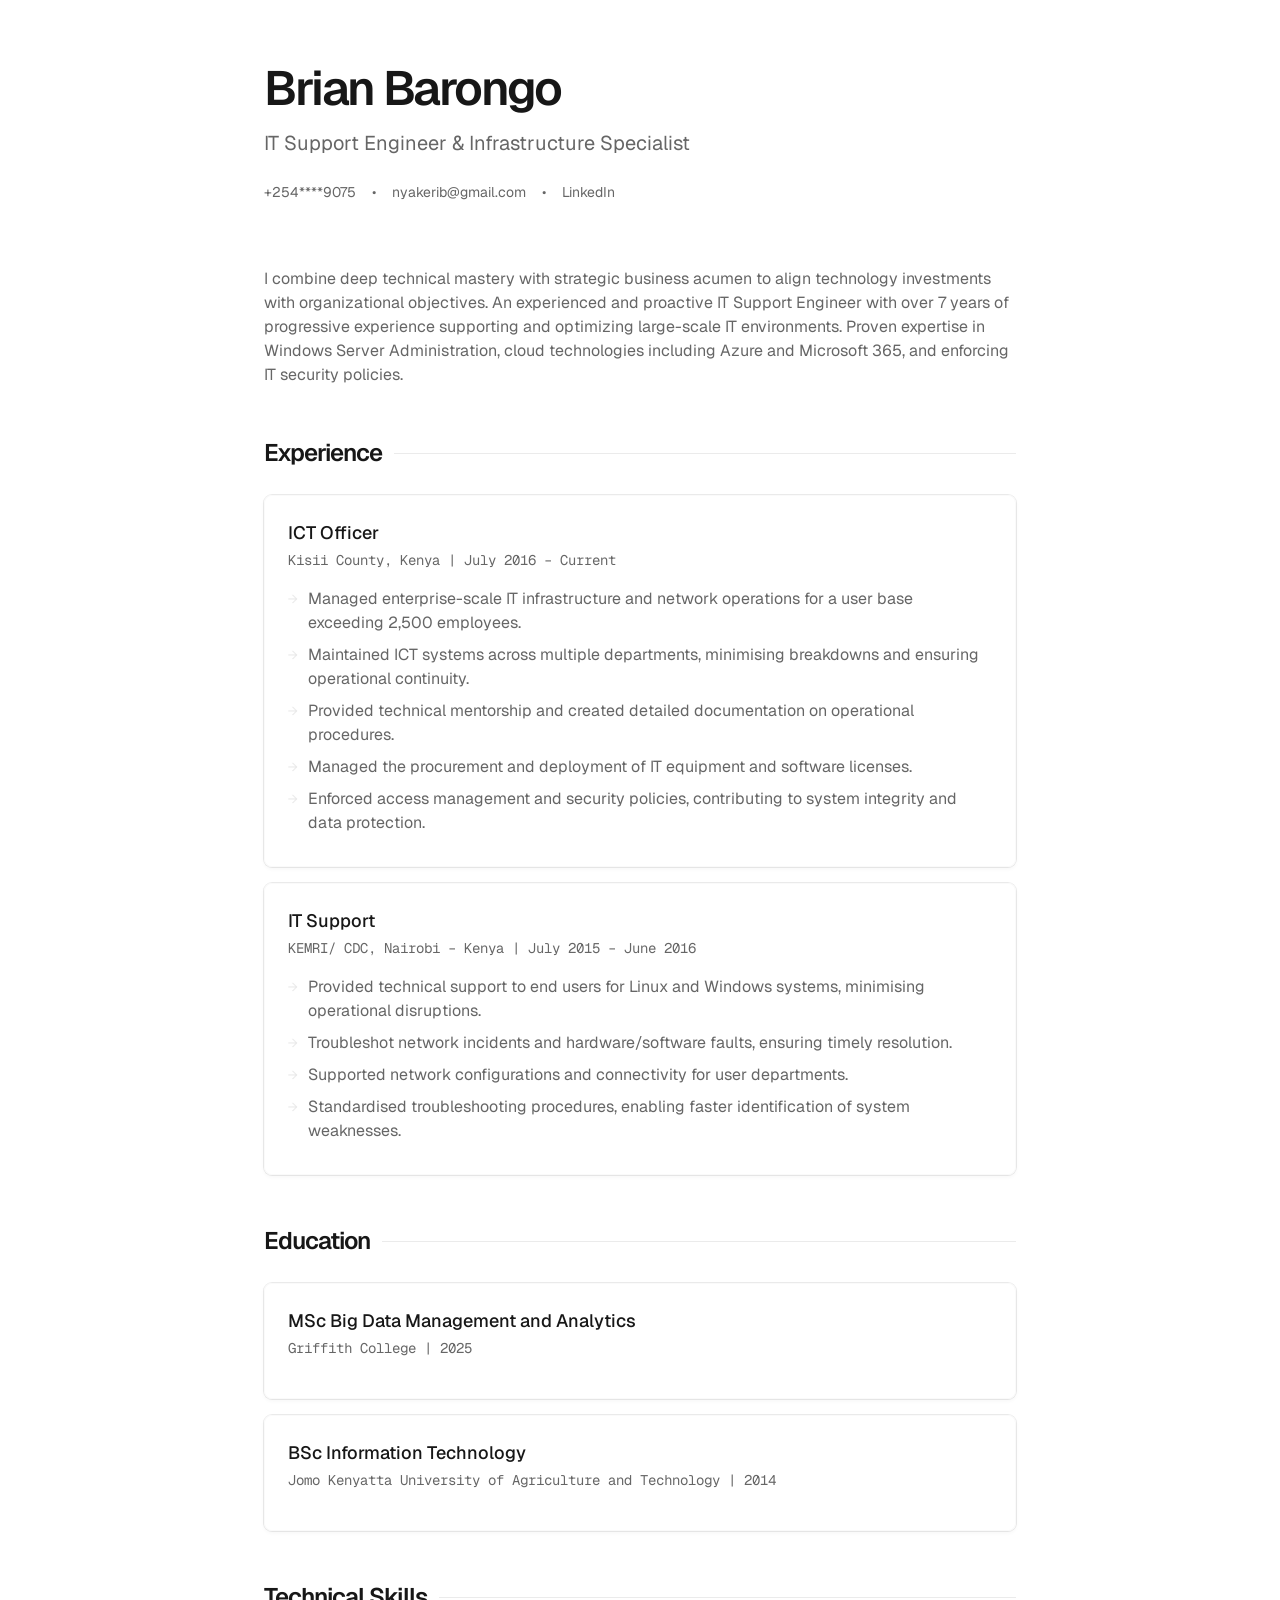
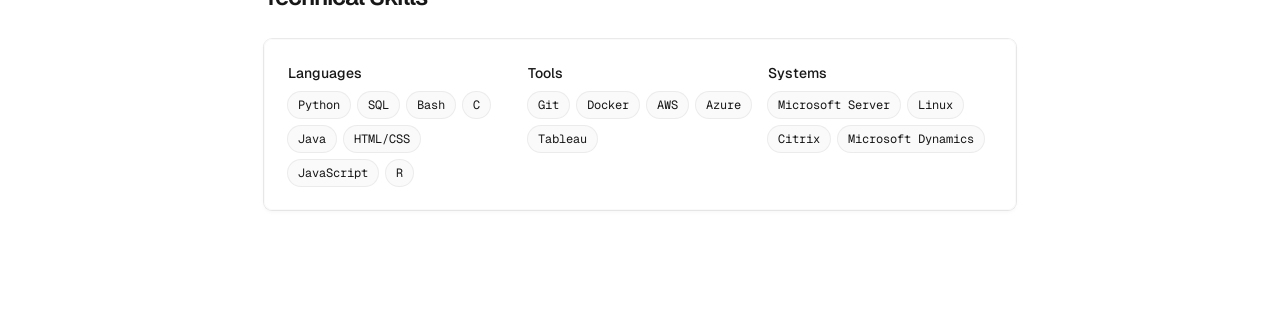
==== index.html @ ec334892 "Initial commit" ====
<!DOCTYPE html>
<html lang="en">
<head>
  <meta charset="UTF-8">
  <meta name="viewport" content="width=device-width, initial-scale=1.0">
  <title>Brian Barongo - IT Support Engineer</title>
  <link href="https://fonts.googleapis.com/css2?family=Geist:wght@300;400;500;600&family=Geist+Mono:wght@400;500&display=swap" rel="stylesheet">
  <style>
    :root {
      --color-bg: #ffffff;
      --color-text: #171717;
      --color-text-muted: #666666;
      --color-text-light: #808080;
      --color-border: rgba(0, 0, 0, 0.08);
      --color-accent-blue: #0070f3;
      --shadow-border: 0px 0px 0px 1px var(--color-border);
      --shadow-card: var(--shadow-border), 0px 2px 4px rgba(0,0,0,0.04), 0px 0px 0px 1px #fafafa inset;
    }

    * {
      box-sizing: border-box;
      margin: 0;
      padding: 0;
    }

    body {
      font-family: 'Geist', system-ui, -apple-system, sans-serif;
      background-color: var(--color-bg);
      color: var(--color-text);
      line-height: 1.5;
      -webkit-font-smoothing: antialiased;
    }

    .container {
      max-width: 800px;
      margin: 0 auto;
      padding: 64px 24px;
    }

    header {
      margin-bottom: 64px;
    }

    h1 {
      font-size: 48px;
      font-weight: 600;
      letter-spacing: -2.4px;
      line-height: 1;
      margin-bottom: 16px;
    }

    .subtitle {
      font-size: 20px;
      color: var(--color-text-muted);
      margin-bottom: 24px;
    }

    .contact-info {
      display: flex;
      gap: 16px;
      font-size: 14px;
      color: var(--color-text-muted);
    }

    .contact-info a {
      color: var(--color-text-muted);
      text-decoration: none;
      transition: color 0.2s;
    }

    .contact-info a:hover {
      color: var(--color-text);
    }

    section {
      margin-bottom: 48px;
    }

    h2 {
      font-size: 24px;
      font-weight: 600;
      letter-spacing: -0.96px;
      margin-bottom: 24px;
      display: flex;
      align-items: center;
      gap: 12px;
    }

    h2::after {
      content: '';
      flex-grow: 1;
      height: 1px;
      background-color: var(--color-border);
    }

    .card {
      background: var(--color-bg);
      border-radius: 8px;
      padding: 24px;
      box-shadow: var(--shadow-card);
      margin-bottom: 16px;
      transition: transform 0.2s, box-shadow 0.2s;
    }

    .card:hover {
      transform: translateY(-2px);
      box-shadow: var(--shadow-border), 0px 4px 8px rgba(0,0,0,0.06), 0px 0px 0px 1px #fafafa inset;
    }

    .job-title {
      font-weight: 500;
      font-size: 18px;
      margin-bottom: 4px;
    }

    .job-meta {
      font-size: 14px;
      color: var(--color-text-muted);
      margin-bottom: 16px;
      font-family: 'Geist Mono', monospace;
    }

    ul {
      list-style-type: none;
    }

    li {
      margin-bottom: 8px;
      padding-left: 20px;
      position: relative;
      color: var(--color-text-muted);
    }

    li::before {
      content: '→';
      position: absolute;
      left: 0;
      color: var(--color-border);
      font-family: 'Geist Mono', monospace;
    }

    .skills-grid {
      display: grid;
      grid-template-columns: repeat(auto-fill, minmax(200px, 1fr));
      gap: 16px;
    }

    .skill-category {
      font-weight: 500;
      margin-bottom: 8px;
      font-size: 14px;
    }

    .pill-container {
      display: flex;
      flex-wrap: wrap;
      gap: 8px;
    }

    .pill {
      background: #fafafa;
      color: var(--color-text);
      padding: 4px 10px;
      border-radius: 9999px;
      font-size: 12px;
      font-family: 'Geist Mono', monospace;
      box-shadow: var(--shadow-border);
    }
  </style>
</head>
<body>
  <div class="container">
    <header>
      <h1>Brian Barongo</h1>
      <p class="subtitle">IT Support Engineer & Infrastructure Specialist</p>
      <div class="contact-info">
        <span>+254****9075</span>
        <span>•</span>
        <a href="mailto:nyakerib@gmail.com">nyakerib@gmail.com</a>
        <span>•</span>
        <a href="#">LinkedIn</a>
      </div>
    </header>

    <section>
      <p style="color: var(--color-text-muted); font-size: 16px;">
        I combine deep technical mastery with strategic business acumen to align technology investments with organizational objectives. An experienced and proactive IT Support Engineer with over 7 years of progressive experience supporting and optimizing large-scale IT environments. Proven expertise in Windows Server Administration, cloud technologies including Azure and Microsoft 365, and enforcing IT security policies.
      </p>
    </section>

    <section>
      <h2>Experience</h2>
      
      <div class="card">
        <h3 class="job-title">ICT Officer</h3>
        <div class="job-meta">Kisii County, Kenya | July 2016 – Current</div>
        <ul>
          <li>Managed enterprise-scale IT infrastructure and network operations for a user base exceeding 2,500 employees.</li>
          <li>Maintained ICT systems across multiple departments, minimising breakdowns and ensuring operational continuity.</li>
          <li>Provided technical mentorship and created detailed documentation on operational procedures.</li>
          <li>Managed the procurement and deployment of IT equipment and software licenses.</li>
          <li>Enforced access management and security policies, contributing to system integrity and data protection.</li>
        </ul>
      </div>

      <div class="card">
        <h3 class="job-title">IT Support</h3>
        <div class="job-meta">KEMRI/ CDC, Nairobi – Kenya | July 2015 – June 2016</div>
        <ul>
          <li>Provided technical support to end users for Linux and Windows systems, minimising operational disruptions.</li>
          <li>Troubleshot network incidents and hardware/software faults, ensuring timely resolution.</li>
          <li>Supported network configurations and connectivity for user departments.</li>
          <li>Standardised troubleshooting procedures, enabling faster identification of system weaknesses.</li>
        </ul>
      </div>
    </section>

    <section>
      <h2>Education</h2>
      <div class="card">
        <h3 class="job-title">MSc Big Data Management and Analytics</h3>
        <div class="job-meta">Griffith College | 2025</div>
      </div>
      <div class="card">
        <h3 class="job-title">BSc Information Technology</h3>
        <div class="job-meta">Jomo Kenyatta University of Agriculture and Technology | 2014</div>
      </div>
    </section>

    <section>
      <h2>Technical Skills</h2>
      <div class="card">
        <div class="skills-grid">
          <div>
            <div class="skill-category">Languages</div>
            <div class="pill-container">
              <span class="pill">Python</span>
              <span class="pill">SQL</span>
              <span class="pill">Bash</span>
              <span class="pill">C</span>
              <span class="pill">Java</span>
              <span class="pill">HTML/CSS</span>
              <span class="pill">JavaScript</span>
              <span class="pill">R</span>
            </div>
          </div>
          <div>
            <div class="skill-category">Tools</div>
            <div class="pill-container">
              <span class="pill">Git</span>
              <span class="pill">Docker</span>
              <span class="pill">AWS</span>
              <span class="pill">Azure</span>
              <span class="pill">Tableau</span>
            </div>
          </div>
          <div>
            <div class="skill-category">Systems</div>
            <div class="pill-container">
              <span class="pill">Microsoft Server</span>
              <span class="pill">Linux</span>
              <span class="pill">Citrix</span>
              <span class="pill">Microsoft Dynamics</span>
            </div>
          </div>
        </div>
      </div>
    </section>
  </div>
</body>
</html>
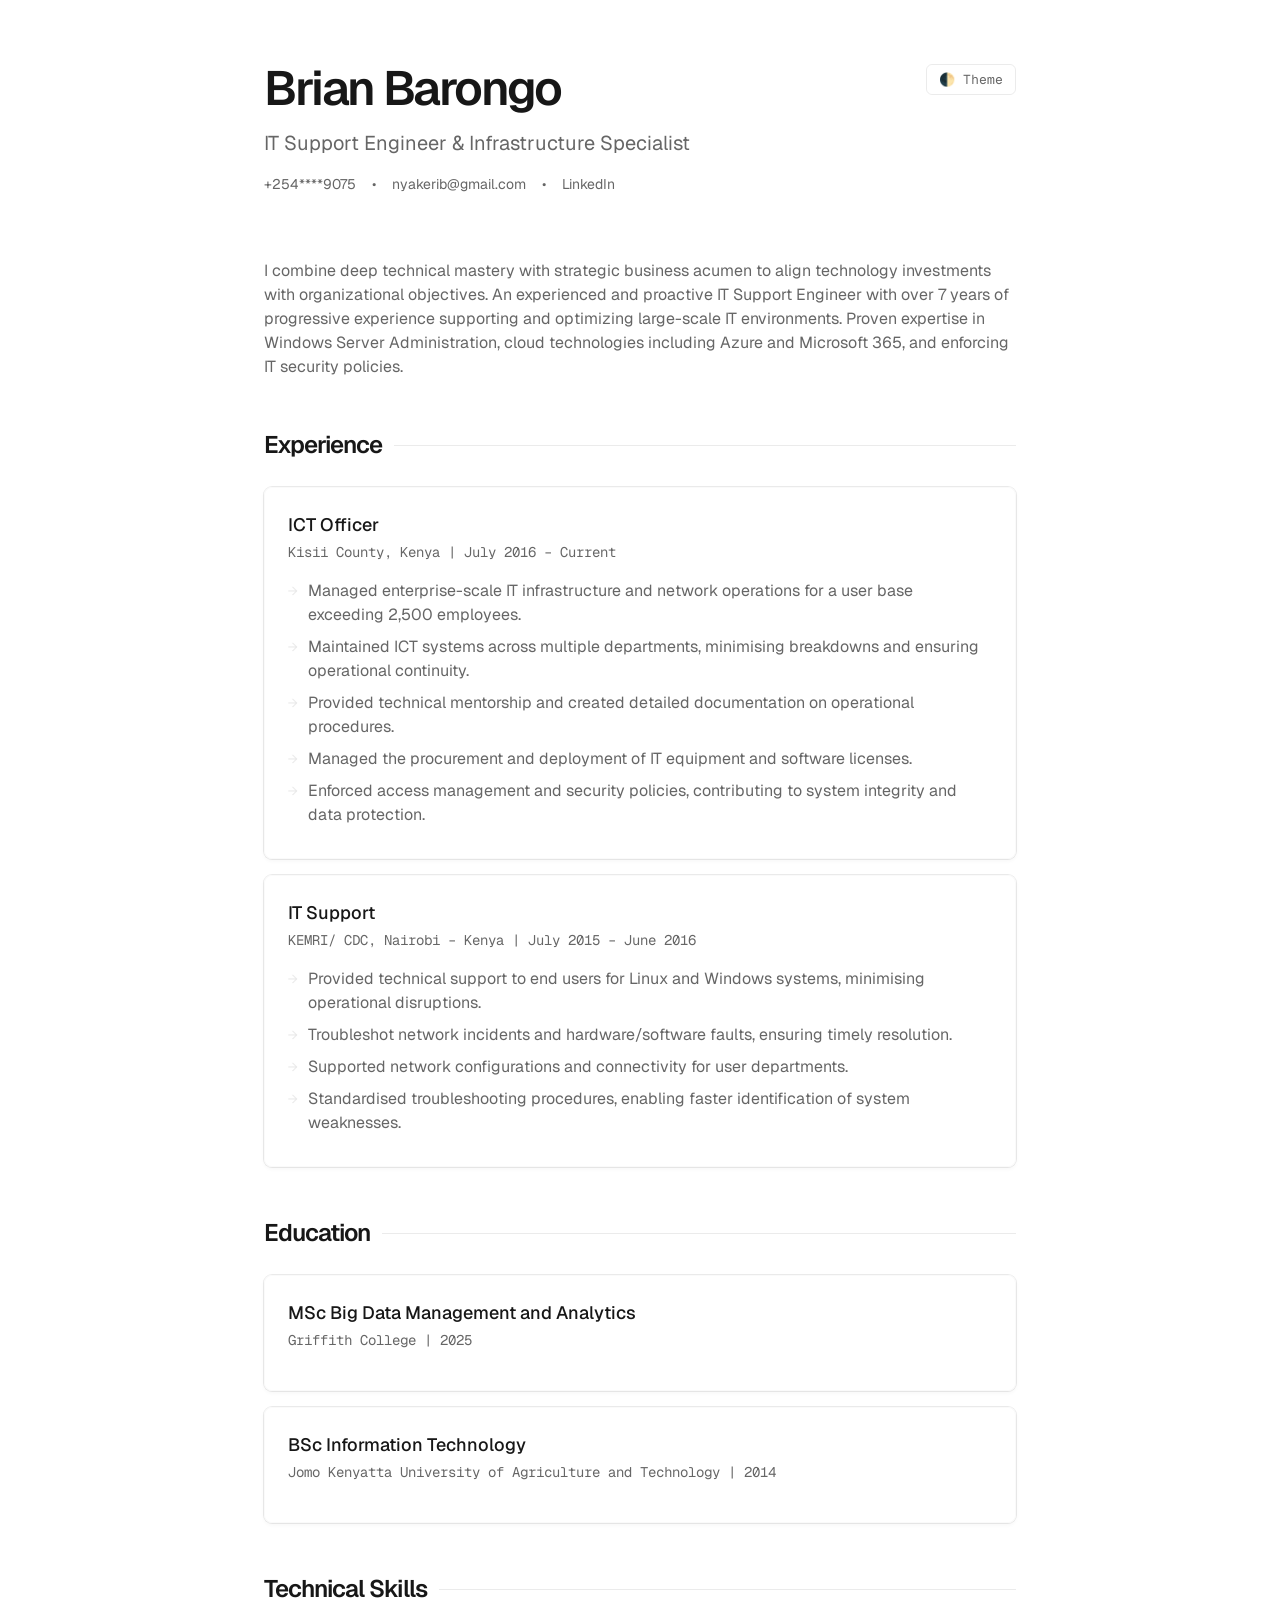
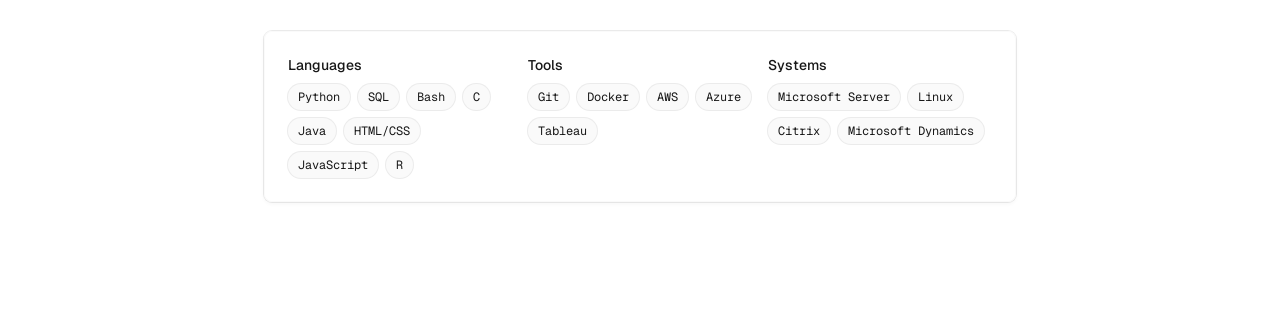
==== commit 21eb7bbf: "Add dark mode toggle" ====
--- a/index.html
+++ b/index.html
@@ -5,6 +5,13 @@
   <meta name="viewport" content="width=device-width, initial-scale=1.0">
   <title>Brian Barongo - IT Support Engineer</title>
   <link href="https://fonts.googleapis.com/css2?family=Geist:wght@300;400;500;600&family=Geist+Mono:wght@400;500&display=swap" rel="stylesheet">
+  <script>
+    const savedTheme = localStorage.getItem('theme');
+    const prefersDark = window.matchMedia('(prefers-color-scheme: dark)').matches;
+    if (savedTheme === 'dark' || (!savedTheme && prefersDark)) {
+      document.documentElement.setAttribute('data-theme', 'dark');
+    }
+  </script>
   <style>
     :root {
       --color-bg: #ffffff;
@@ -13,8 +20,23 @@
       --color-text-light: #808080;
       --color-border: rgba(0, 0, 0, 0.08);
       --color-accent-blue: #0070f3;
+      --color-pill-bg: #fafafa;
       --shadow-border: 0px 0px 0px 1px var(--color-border);
-      --shadow-card: var(--shadow-border), 0px 2px 4px rgba(0,0,0,0.04), 0px 0px 0px 1px #fafafa inset;
+      --shadow-card-inner: 0px 0px 0px 1px #fafafa inset;
+      --shadow-card: var(--shadow-border), 0px 2px 4px rgba(0,0,0,0.04), var(--shadow-card-inner);
+      --shadow-card-hover: var(--shadow-border), 0px 4px 8px rgba(0,0,0,0.06), var(--shadow-card-inner);
+    }
+
+    :root[data-theme="dark"] {
+      --color-bg: #0a0a0a;
+      --color-text: #ededed;
+      --color-text-muted: #a1a1aa;
+      --color-text-light: #71717a;
+      --color-border: rgba(255, 255, 255, 0.14);
+      --color-pill-bg: #171717;
+      --shadow-card-inner: 0px 0px 0px 1px rgba(255, 255, 255, 0.05) inset;
+      --shadow-card: var(--shadow-border), 0px 2px 4px rgba(0,0,0,0.5), var(--shadow-card-inner);
+      --shadow-card-hover: var(--shadow-border), 0px 4px 8px rgba(0,0,0,0.8), var(--shadow-card-inner);
     }
 
     * {
@@ -29,6 +51,7 @@
       color: var(--color-text);
       line-height: 1.5;
       -webkit-font-smoothing: antialiased;
+      transition: background-color 0.3s, color 0.3s;
     }
 
     .container {
@@ -39,6 +62,13 @@
 
     header {
       margin-bottom: 64px;
+    }
+    
+    .header-top {
+      display: flex;
+      justify-content: space-between;
+      align-items: flex-start;
+      margin-bottom: 16px;
     }
 
     h1 {
@@ -52,11 +82,11 @@
     .subtitle {
       font-size: 20px;
       color: var(--color-text-muted);
-      margin-bottom: 24px;
     }
 
     .contact-info {
       display: flex;
+      flex-wrap: wrap;
       gap: 16px;
       font-size: 14px;
       color: var(--color-text-muted);
@@ -69,6 +99,26 @@
     }
 
     .contact-info a:hover {
+      color: var(--color-text);
+    }
+
+    .theme-toggle {
+      background: transparent;
+      border: 1px solid var(--color-border);
+      color: var(--color-text-muted);
+      cursor: pointer;
+      font-family: 'Geist Mono', monospace;
+      font-size: 13px;
+      display: flex;
+      align-items: center;
+      gap: 8px;
+      padding: 6px 12px;
+      border-radius: 6px;
+      transition: background 0.2s, color 0.2s, border-color 0.2s;
+    }
+    
+    .theme-toggle:hover {
+      background: var(--color-pill-bg);
       color: var(--color-text);
     }
 
@@ -99,12 +149,12 @@
       padding: 24px;
       box-shadow: var(--shadow-card);
       margin-bottom: 16px;
-      transition: transform 0.2s, box-shadow 0.2s;
+      transition: transform 0.2s, box-shadow 0.2s, background-color 0.3s;
     }
 
     .card:hover {
       transform: translateY(-2px);
-      box-shadow: var(--shadow-border), 0px 4px 8px rgba(0,0,0,0.06), 0px 0px 0px 1px #fafafa inset;
+      box-shadow: var(--shadow-card-hover);
     }
 
     .job-title {
@@ -158,21 +208,29 @@
     }
 
     .pill {
-      background: #fafafa;
+      background: var(--color-pill-bg);
       color: var(--color-text);
       padding: 4px 10px;
       border-radius: 9999px;
       font-size: 12px;
       font-family: 'Geist Mono', monospace;
       box-shadow: var(--shadow-border);
+      transition: background-color 0.3s, color 0.3s;
     }
   </style>
 </head>
 <body>
   <div class="container">
     <header>
-      <h1>Brian Barongo</h1>
-      <p class="subtitle">IT Support Engineer & Infrastructure Specialist</p>
+      <div class="header-top">
+        <div>
+          <h1>Brian Barongo</h1>
+          <p class="subtitle">IT Support Engineer & Infrastructure Specialist</p>
+        </div>
+        <button id="theme-toggle" class="theme-toggle">
+          <span class="icon">🌓</span> Theme
+        </button>
+      </div>
       <div class="contact-info">
         <span>+254****9075</span>
         <span>•</span>
@@ -267,5 +325,17 @@
       </div>
     </section>
   </div>
+  
+  <script>
+    const themeToggle = document.getElementById('theme-toggle');
+    themeToggle.addEventListener('click', () => {
+      const currentTheme = document.documentElement.getAttribute('data-theme');
+      const isDark = currentTheme === 'dark' || (!currentTheme && window.matchMedia('(prefers-color-scheme: dark)').matches);
+      const newTheme = isDark ? 'light' : 'dark';
+      
+      document.documentElement.setAttribute('data-theme', newTheme);
+      localStorage.setItem('theme', newTheme);
+    });
+  </script>
 </body>
 </html>
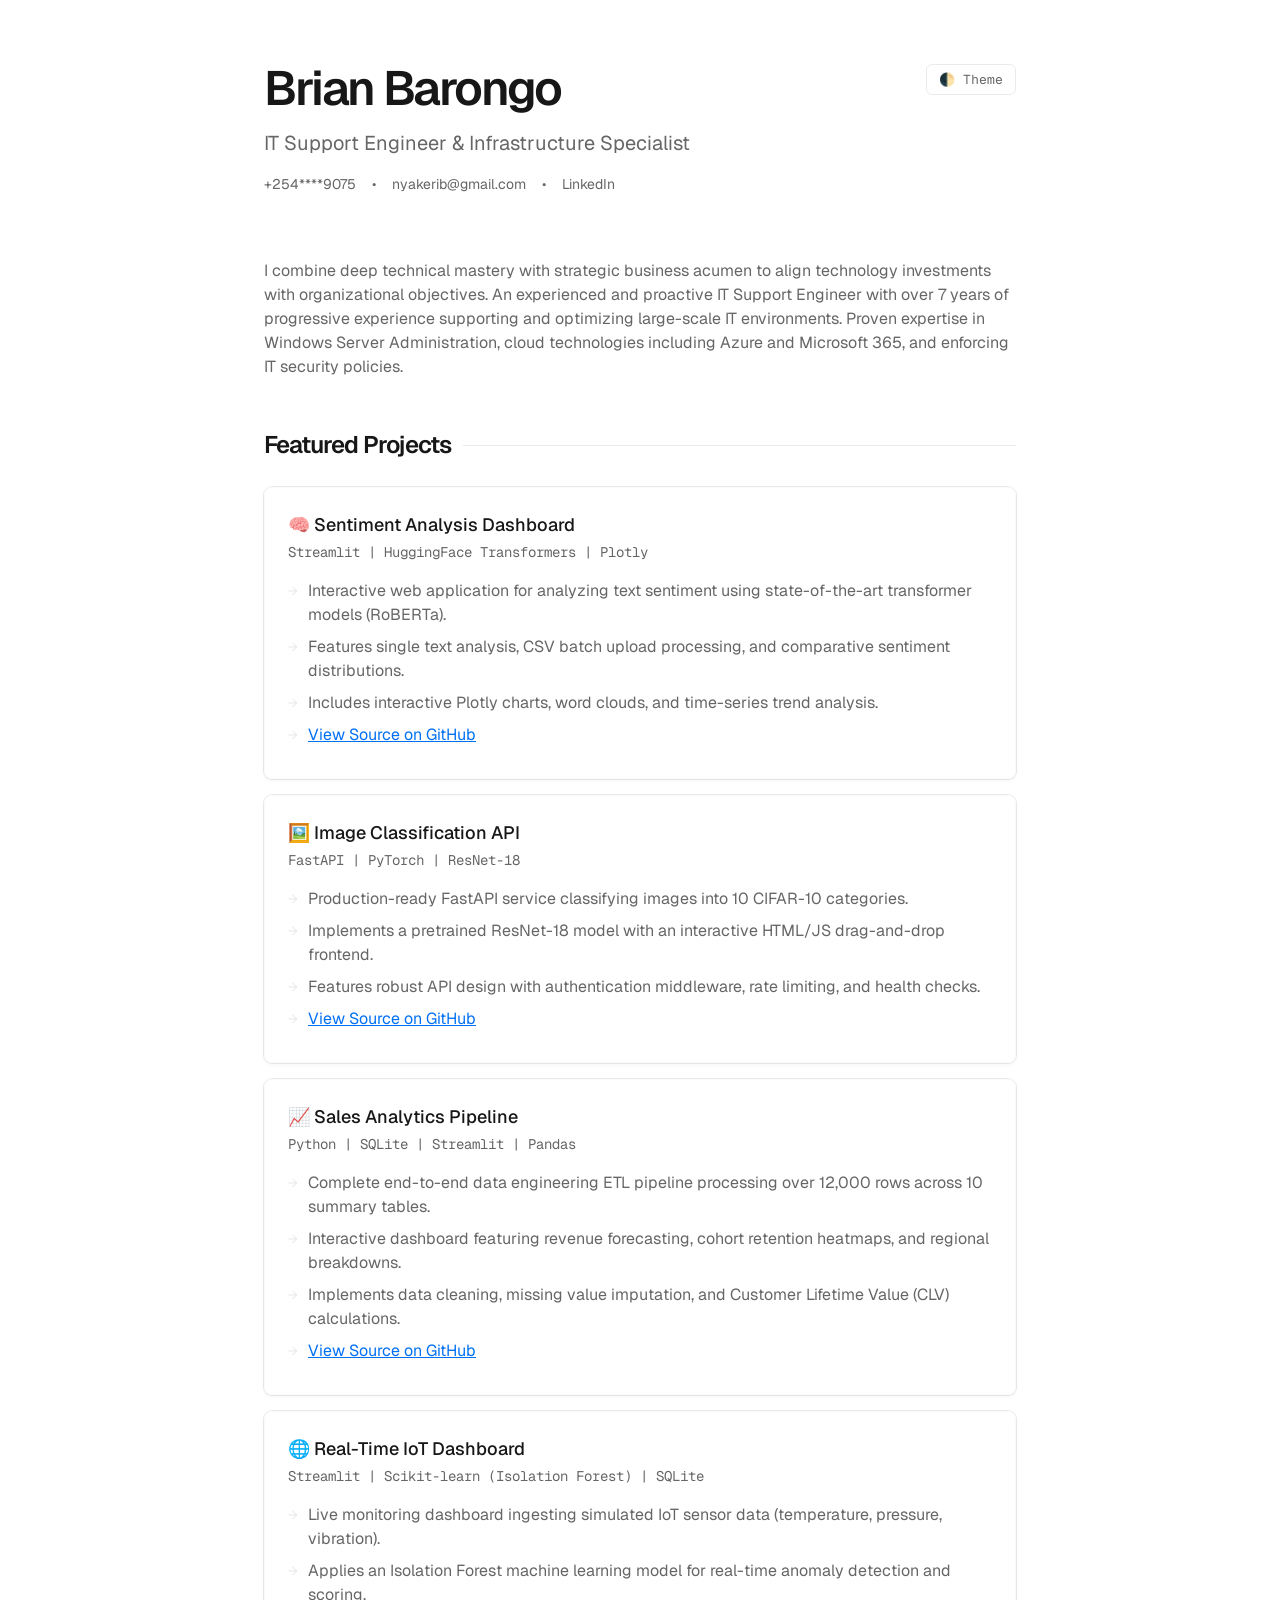
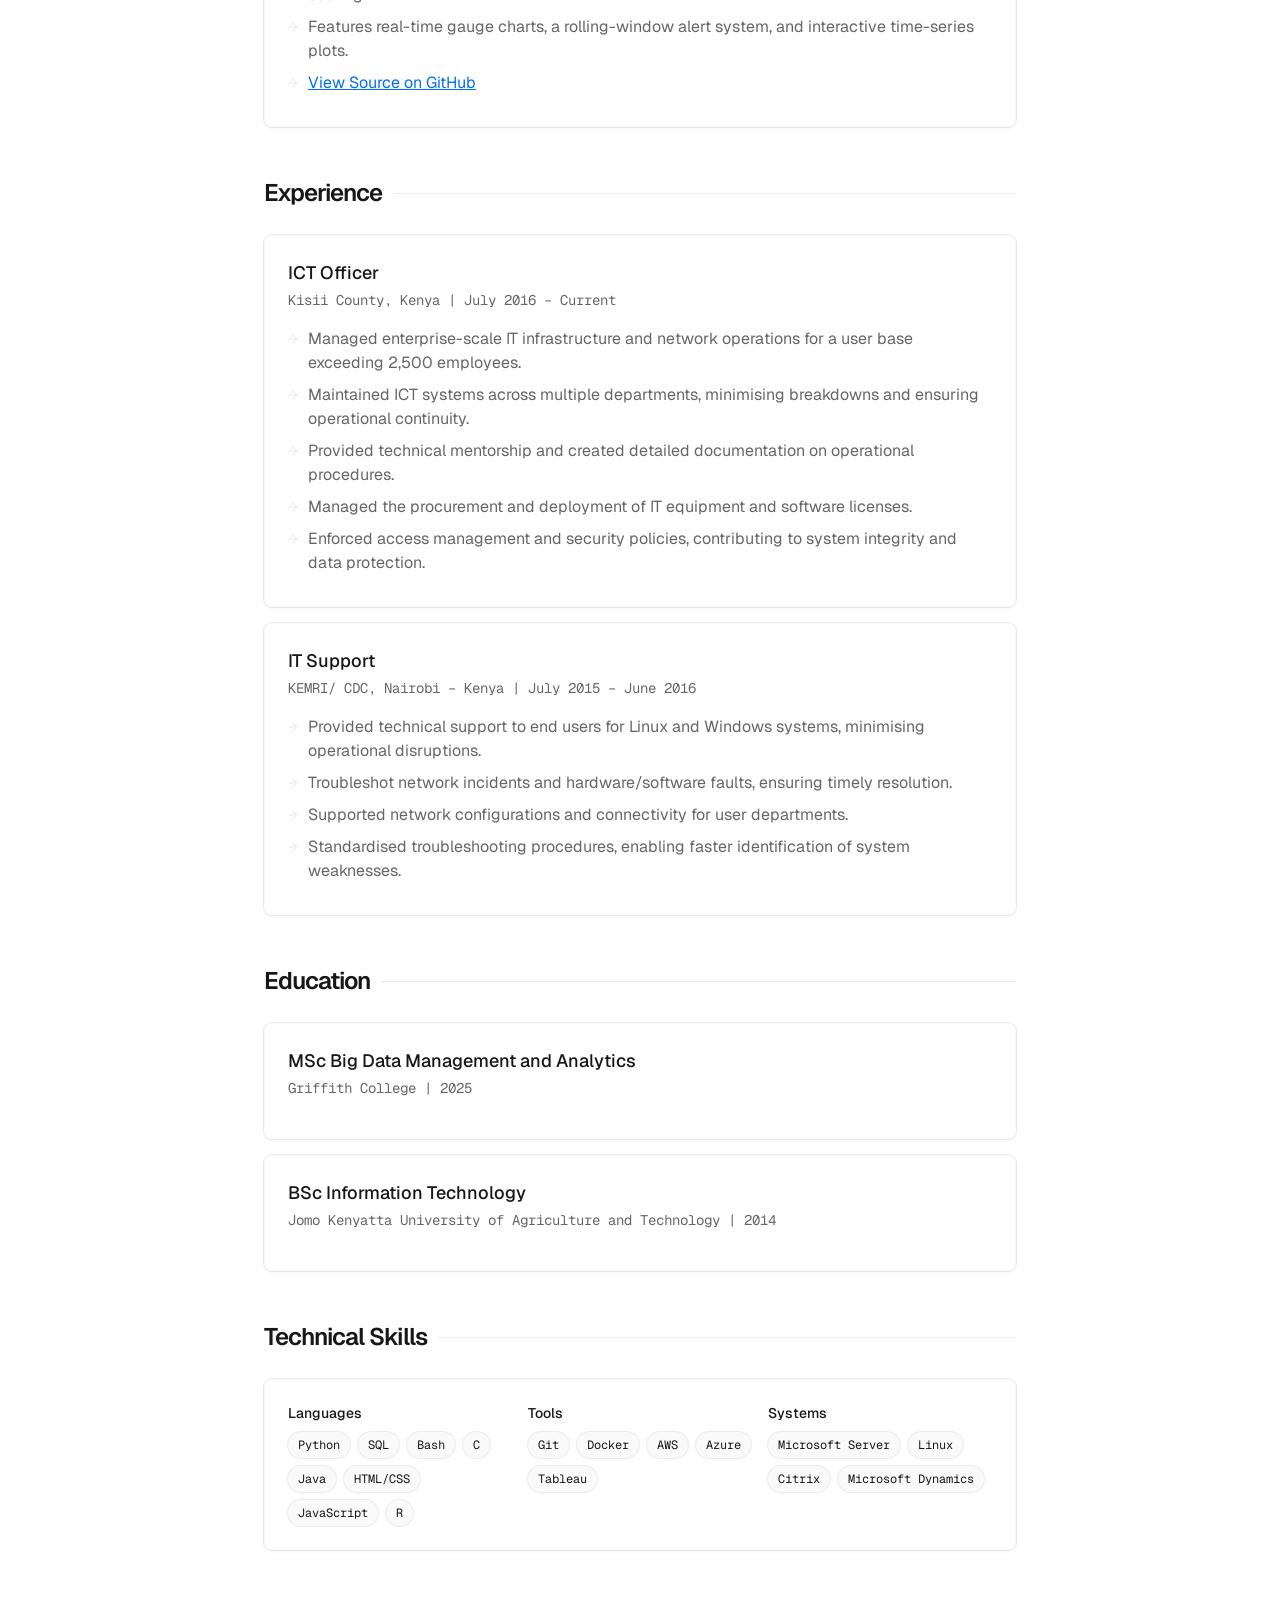
==== commit d781ae14: "Add portfolio projects to website" ====
--- a/index.html
+++ b/index.html
@@ -244,6 +244,54 @@
       <p style="color: var(--color-text-muted); font-size: 16px;">
         I combine deep technical mastery with strategic business acumen to align technology investments with organizational objectives. An experienced and proactive IT Support Engineer with over 7 years of progressive experience supporting and optimizing large-scale IT environments. Proven expertise in Windows Server Administration, cloud technologies including Azure and Microsoft 365, and enforcing IT security policies.
       </p>
+    </section>
+
+    <section>
+      <h2>Featured Projects</h2>
+      
+      <div class="card">
+        <h3 class="job-title"><a href="http://129.146.1.171:8501" target="_blank" style="text-decoration: none; color: inherit;">🧠 Sentiment Analysis Dashboard</a></h3>
+        <div class="job-meta">Streamlit | HuggingFace Transformers | Plotly</div>
+        <ul>
+          <li>Interactive web application for analyzing text sentiment using state-of-the-art transformer models (RoBERTa).</li>
+          <li>Features single text analysis, CSV batch upload processing, and comparative sentiment distributions.</li>
+          <li>Includes interactive Plotly charts, word clouds, and time-series trend analysis.</li>
+          <li><a href="https://github.com/nyaks/sentiment-analysis-dashboard" target="_blank" style="color: var(--color-accent-blue); text-decoration: underline;">View Source on GitHub</a></li>
+        </ul>
+      </div>
+
+      <div class="card">
+        <h3 class="job-title"><a href="http://129.146.1.171:8000" target="_blank" style="text-decoration: none; color: inherit;">🖼️ Image Classification API</a></h3>
+        <div class="job-meta">FastAPI | PyTorch | ResNet-18</div>
+        <ul>
+          <li>Production-ready FastAPI service classifying images into 10 CIFAR-10 categories.</li>
+          <li>Implements a pretrained ResNet-18 model with an interactive HTML/JS drag-and-drop frontend.</li>
+          <li>Features robust API design with authentication middleware, rate limiting, and health checks.</li>
+          <li><a href="https://github.com/nyaks/image-classification-api" target="_blank" style="color: var(--color-accent-blue); text-decoration: underline;">View Source on GitHub</a></li>
+        </ul>
+      </div>
+
+      <div class="card">
+        <h3 class="job-title"><a href="http://129.146.1.171:8502" target="_blank" style="text-decoration: none; color: inherit;">📈 Sales Analytics Pipeline</a></h3>
+        <div class="job-meta">Python | SQLite | Streamlit | Pandas</div>
+        <ul>
+          <li>Complete end-to-end data engineering ETL pipeline processing over 12,000 rows across 10 summary tables.</li>
+          <li>Interactive dashboard featuring revenue forecasting, cohort retention heatmaps, and regional breakdowns.</li>
+          <li>Implements data cleaning, missing value imputation, and Customer Lifetime Value (CLV) calculations.</li>
+          <li><a href="https://github.com/nyaks/sales-analytics-pipeline" target="_blank" style="color: var(--color-accent-blue); text-decoration: underline;">View Source on GitHub</a></li>
+        </ul>
+      </div>
+
+      <div class="card">
+        <h3 class="job-title"><a href="http://129.146.1.171:8503" target="_blank" style="text-decoration: none; color: inherit;">🌐 Real-Time IoT Dashboard</a></h3>
+        <div class="job-meta">Streamlit | Scikit-learn (Isolation Forest) | SQLite</div>
+        <ul>
+          <li>Live monitoring dashboard ingesting simulated IoT sensor data (temperature, pressure, vibration).</li>
+          <li>Applies an Isolation Forest machine learning model for real-time anomaly detection and scoring.</li>
+          <li>Features real-time gauge charts, a rolling-window alert system, and interactive time-series plots.</li>
+          <li><a href="https://github.com/nyaks/realtime-sensor-dashboard" target="_blank" style="color: var(--color-accent-blue); text-decoration: underline;">View Source on GitHub</a></li>
+        </ul>
+      </div>
     </section>
 
     <section>
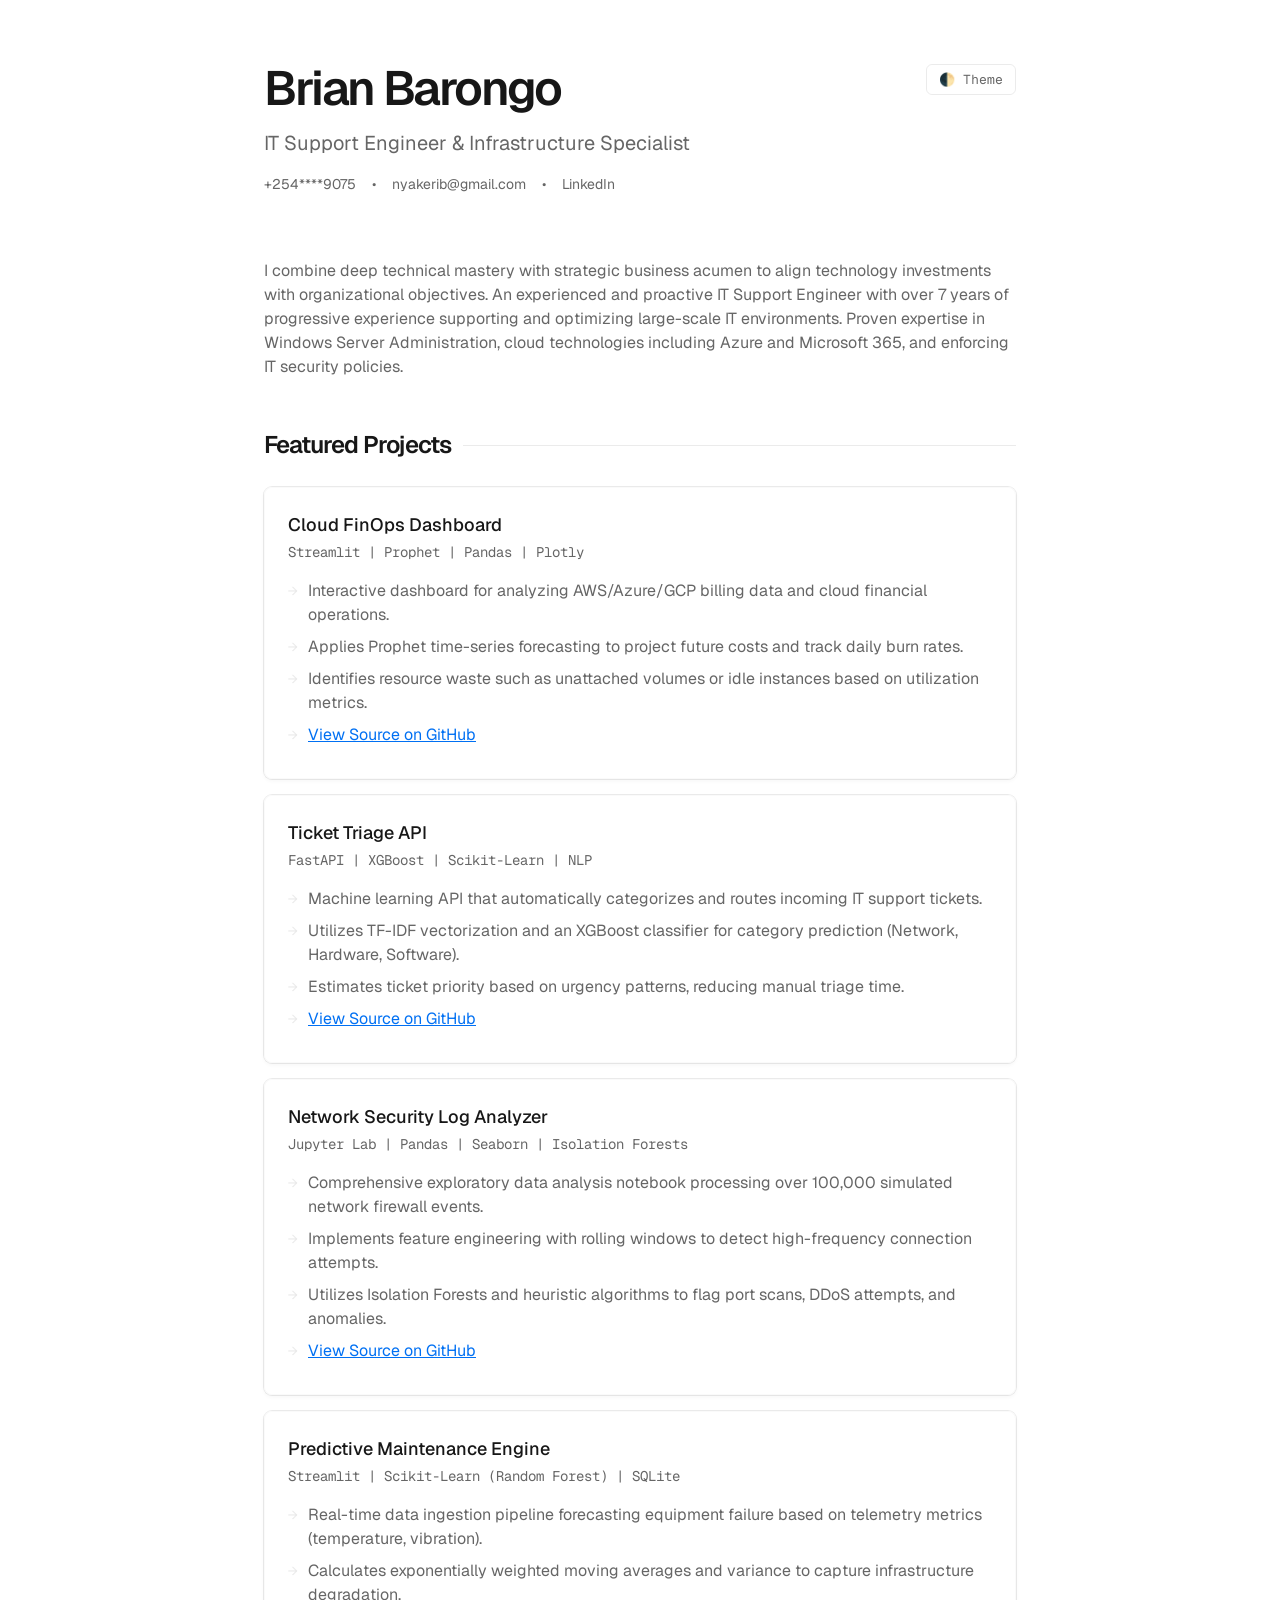
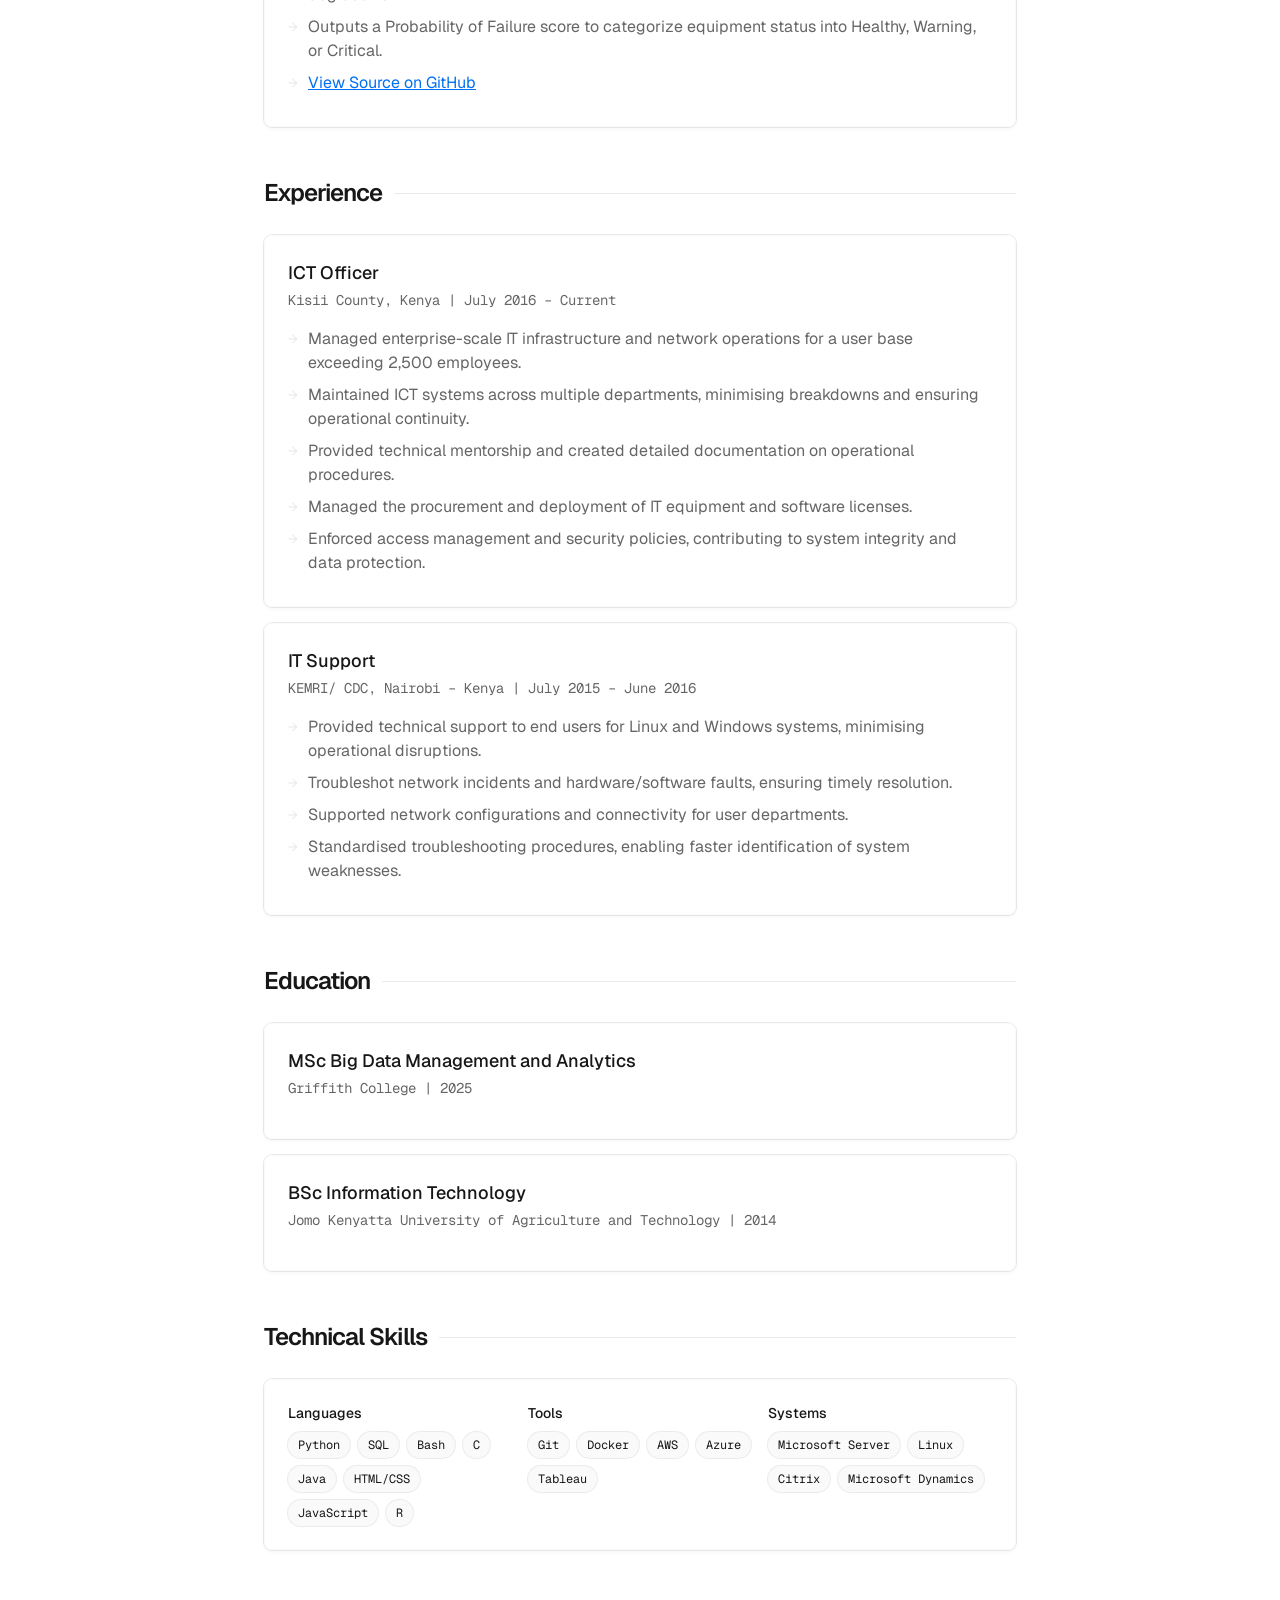
==== commit f8f66f31: "Replace portfolio projects with advanced infrastructure and security projects" ====
--- a/index.html
+++ b/index.html
@@ -250,46 +250,46 @@
       <h2>Featured Projects</h2>
       
       <div class="card">
-        <h3 class="job-title"><a href="http://129.146.1.171:8501" target="_blank" style="text-decoration: none; color: inherit;">🧠 Sentiment Analysis Dashboard</a></h3>
-        <div class="job-meta">Streamlit | HuggingFace Transformers | Plotly</div>
-        <ul>
-          <li>Interactive web application for analyzing text sentiment using state-of-the-art transformer models (RoBERTa).</li>
-          <li>Features single text analysis, CSV batch upload processing, and comparative sentiment distributions.</li>
-          <li>Includes interactive Plotly charts, word clouds, and time-series trend analysis.</li>
-          <li><a href="https://github.com/nyaks/sentiment-analysis-dashboard" target="_blank" style="color: var(--color-accent-blue); text-decoration: underline;">View Source on GitHub</a></li>
-        </ul>
-      </div>
-
-      <div class="card">
-        <h3 class="job-title"><a href="http://129.146.1.171:8000" target="_blank" style="text-decoration: none; color: inherit;">🖼️ Image Classification API</a></h3>
-        <div class="job-meta">FastAPI | PyTorch | ResNet-18</div>
-        <ul>
-          <li>Production-ready FastAPI service classifying images into 10 CIFAR-10 categories.</li>
-          <li>Implements a pretrained ResNet-18 model with an interactive HTML/JS drag-and-drop frontend.</li>
-          <li>Features robust API design with authentication middleware, rate limiting, and health checks.</li>
-          <li><a href="https://github.com/nyaks/image-classification-api" target="_blank" style="color: var(--color-accent-blue); text-decoration: underline;">View Source on GitHub</a></li>
-        </ul>
-      </div>
-
-      <div class="card">
-        <h3 class="job-title"><a href="http://129.146.1.171:8502" target="_blank" style="text-decoration: none; color: inherit;">📈 Sales Analytics Pipeline</a></h3>
-        <div class="job-meta">Python | SQLite | Streamlit | Pandas</div>
-        <ul>
-          <li>Complete end-to-end data engineering ETL pipeline processing over 12,000 rows across 10 summary tables.</li>
-          <li>Interactive dashboard featuring revenue forecasting, cohort retention heatmaps, and regional breakdowns.</li>
-          <li>Implements data cleaning, missing value imputation, and Customer Lifetime Value (CLV) calculations.</li>
-          <li><a href="https://github.com/nyaks/sales-analytics-pipeline" target="_blank" style="color: var(--color-accent-blue); text-decoration: underline;">View Source on GitHub</a></li>
-        </ul>
-      </div>
-
-      <div class="card">
-        <h3 class="job-title"><a href="http://129.146.1.171:8503" target="_blank" style="text-decoration: none; color: inherit;">🌐 Real-Time IoT Dashboard</a></h3>
-        <div class="job-meta">Streamlit | Scikit-learn (Isolation Forest) | SQLite</div>
-        <ul>
-          <li>Live monitoring dashboard ingesting simulated IoT sensor data (temperature, pressure, vibration).</li>
-          <li>Applies an Isolation Forest machine learning model for real-time anomaly detection and scoring.</li>
-          <li>Features real-time gauge charts, a rolling-window alert system, and interactive time-series plots.</li>
-          <li><a href="https://github.com/nyaks/realtime-sensor-dashboard" target="_blank" style="color: var(--color-accent-blue); text-decoration: underline;">View Source on GitHub</a></li>
+        <h3 class="job-title"><a href="http://129.146.1.171:8501" target="_blank" style="text-decoration: none; color: inherit;">Cloud FinOps Dashboard</a></h3>
+        <div class="job-meta">Streamlit | Prophet | Pandas | Plotly</div>
+        <ul>
+          <li>Interactive dashboard for analyzing AWS/Azure/GCP billing data and cloud financial operations.</li>
+          <li>Applies Prophet time-series forecasting to project future costs and track daily burn rates.</li>
+          <li>Identifies resource waste such as unattached volumes or idle instances based on utilization metrics.</li>
+          <li><a href="https://github.com/nyaks/cloud-finops-dashboard" target="_blank" style="color: var(--color-accent-blue); text-decoration: underline;">View Source on GitHub</a></li>
+        </ul>
+      </div>
+
+      <div class="card">
+        <h3 class="job-title"><a href="http://129.146.1.171:8000" target="_blank" style="text-decoration: none; color: inherit;">Ticket Triage API</a></h3>
+        <div class="job-meta">FastAPI | XGBoost | Scikit-Learn | NLP</div>
+        <ul>
+          <li>Machine learning API that automatically categorizes and routes incoming IT support tickets.</li>
+          <li>Utilizes TF-IDF vectorization and an XGBoost classifier for category prediction (Network, Hardware, Software).</li>
+          <li>Estimates ticket priority based on urgency patterns, reducing manual triage time.</li>
+          <li><a href="https://github.com/nyaks/ticket-triage-api" target="_blank" style="color: var(--color-accent-blue); text-decoration: underline;">View Source on GitHub</a></li>
+        </ul>
+      </div>
+
+      <div class="card">
+        <h3 class="job-title"><a href="http://129.146.1.171:8502" target="_blank" style="text-decoration: none; color: inherit;">Network Security Log Analyzer</a></h3>
+        <div class="job-meta">Jupyter Lab | Pandas | Seaborn | Isolation Forests</div>
+        <ul>
+          <li>Comprehensive exploratory data analysis notebook processing over 100,000 simulated network firewall events.</li>
+          <li>Implements feature engineering with rolling windows to detect high-frequency connection attempts.</li>
+          <li>Utilizes Isolation Forests and heuristic algorithms to flag port scans, DDoS attempts, and anomalies.</li>
+          <li><a href="https://github.com/nyaks/network-security-analyzer" target="_blank" style="color: var(--color-accent-blue); text-decoration: underline;">View Source on GitHub</a></li>
+        </ul>
+      </div>
+
+      <div class="card">
+        <h3 class="job-title"><a href="http://129.146.1.171:8503" target="_blank" style="text-decoration: none; color: inherit;">Predictive Maintenance Engine</a></h3>
+        <div class="job-meta">Streamlit | Scikit-Learn (Random Forest) | SQLite</div>
+        <ul>
+          <li>Real-time data ingestion pipeline forecasting equipment failure based on telemetry metrics (temperature, vibration).</li>
+          <li>Calculates exponentially weighted moving averages and variance to capture infrastructure degradation.</li>
+          <li>Outputs a Probability of Failure score to categorize equipment status into Healthy, Warning, or Critical.</li>
+          <li><a href="https://github.com/nyaks/predictive-maintenance" target="_blank" style="color: var(--color-accent-blue); text-decoration: underline;">View Source on GitHub</a></li>
         </ul>
       </div>
     </section>
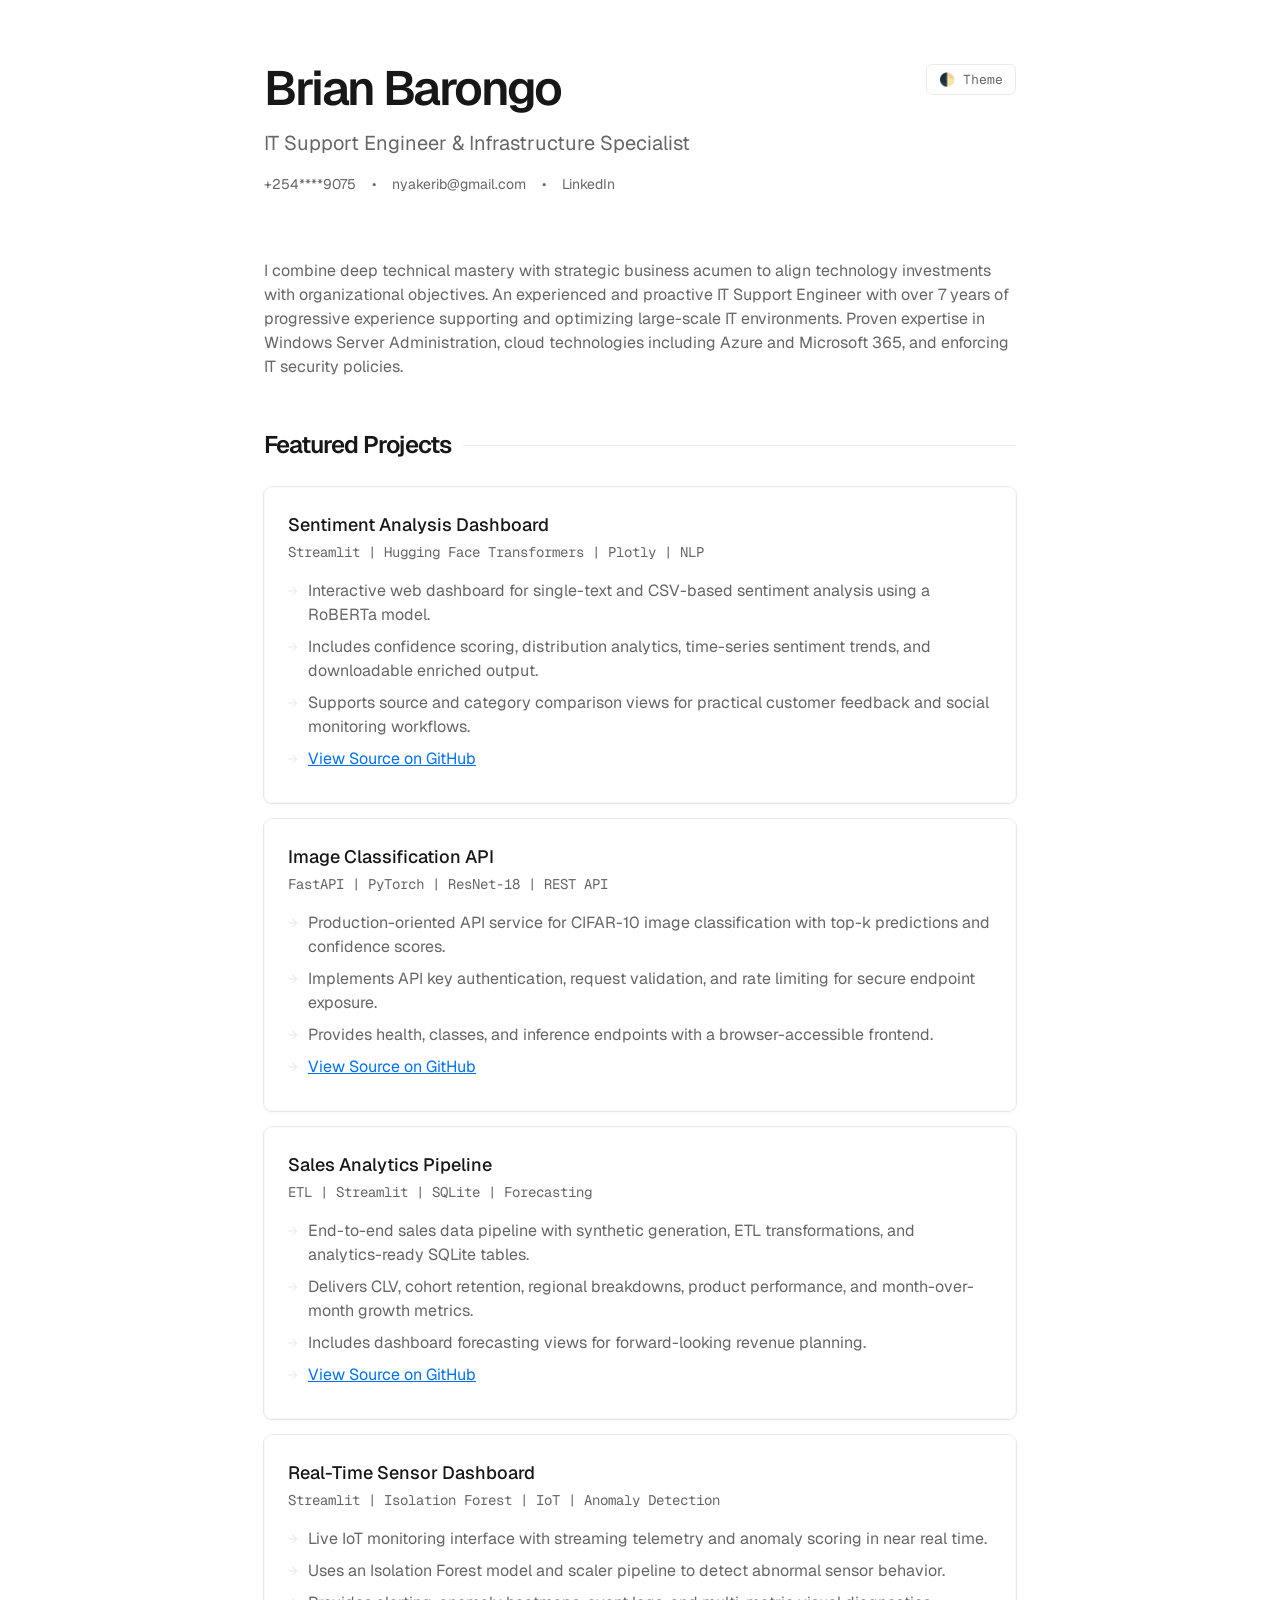
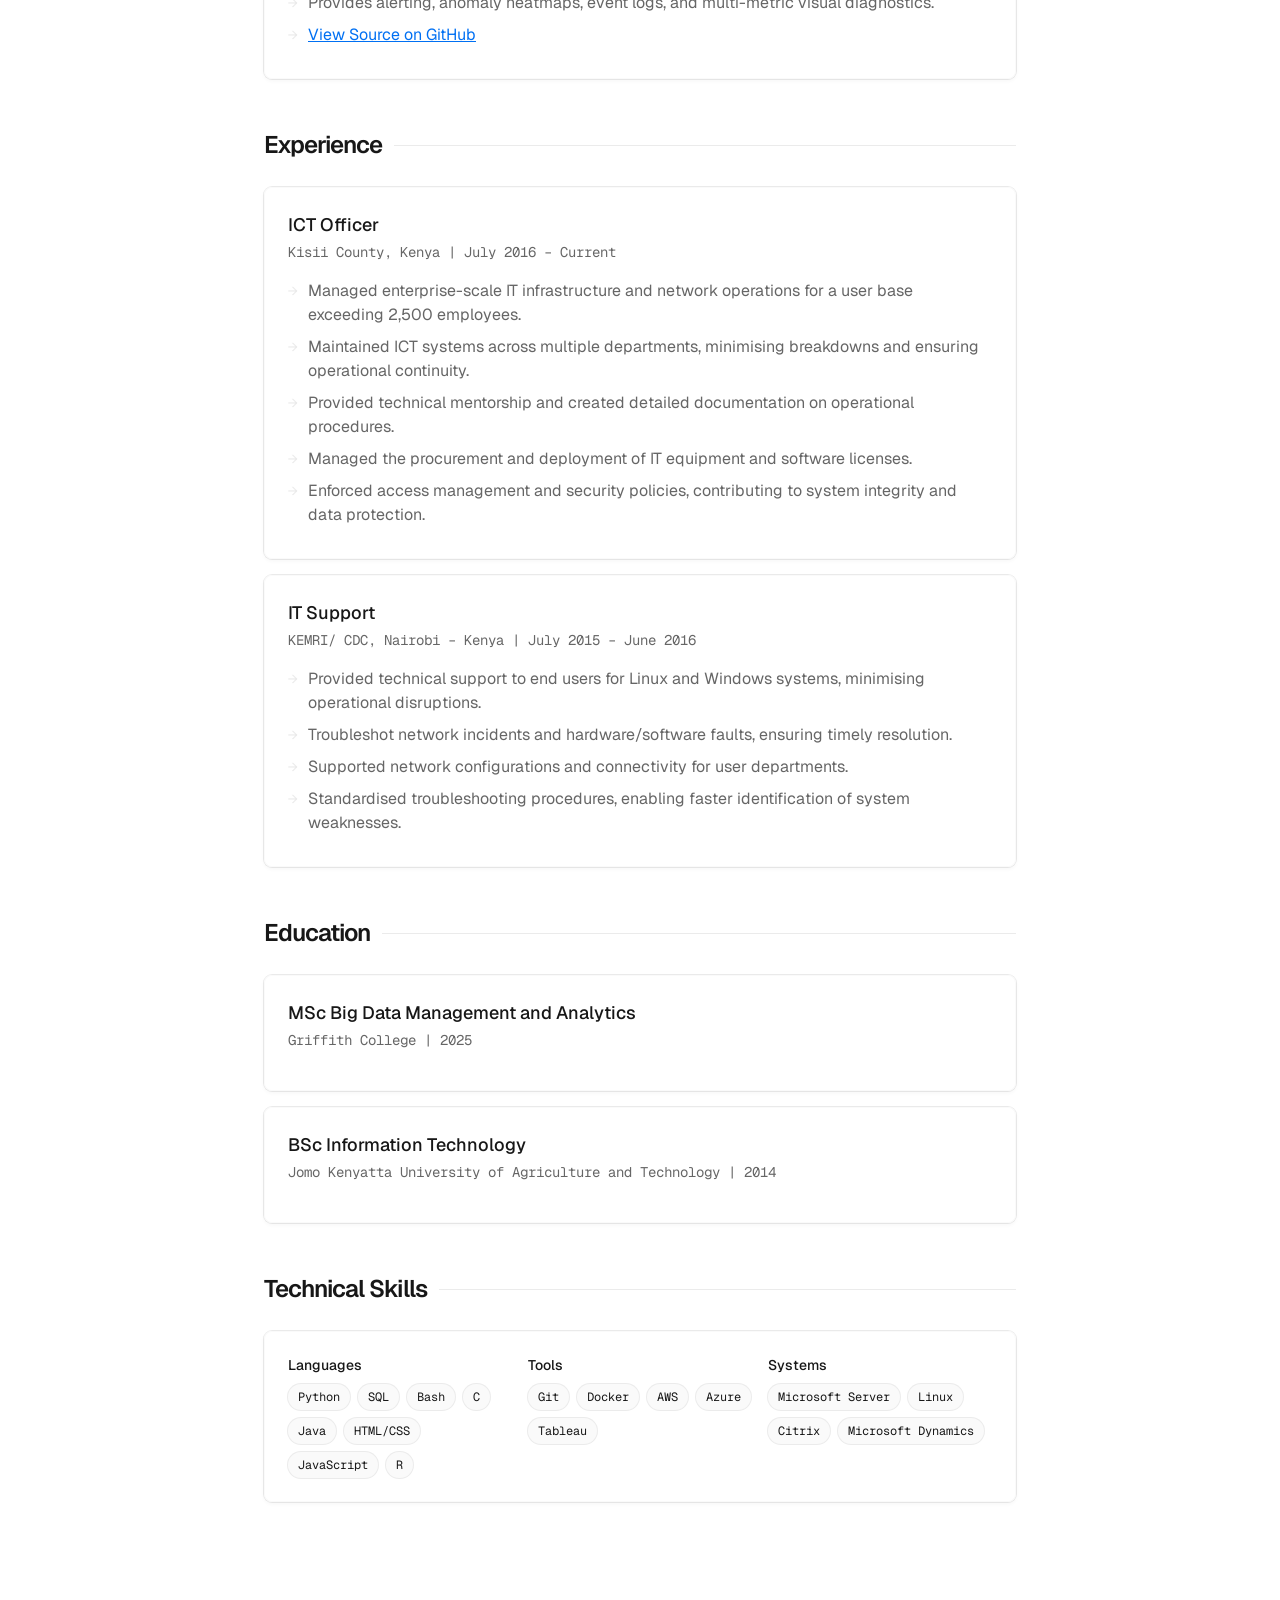
==== commit bba6e012: "Update project links to ports 8000-8503" ====
--- a/index.html
+++ b/index.html
@@ -250,46 +250,46 @@
       <h2>Featured Projects</h2>
       
       <div class="card">
-        <h3 class="job-title"><a href="http://129.146.1.171:8501" target="_blank" style="text-decoration: none; color: inherit;">Cloud FinOps Dashboard</a></h3>
-        <div class="job-meta">Streamlit | Prophet | Pandas | Plotly</div>
-        <ul>
-          <li>Interactive dashboard for analyzing AWS/Azure/GCP billing data and cloud financial operations.</li>
-          <li>Applies Prophet time-series forecasting to project future costs and track daily burn rates.</li>
-          <li>Identifies resource waste such as unattached volumes or idle instances based on utilization metrics.</li>
-          <li><a href="https://github.com/nyaks/cloud-finops-dashboard" target="_blank" style="color: var(--color-accent-blue); text-decoration: underline;">View Source on GitHub</a></li>
-        </ul>
-      </div>
-
-      <div class="card">
-        <h3 class="job-title"><a href="http://129.146.1.171:8000" target="_blank" style="text-decoration: none; color: inherit;">Ticket Triage API</a></h3>
-        <div class="job-meta">FastAPI | XGBoost | Scikit-Learn | NLP</div>
-        <ul>
-          <li>Machine learning API that automatically categorizes and routes incoming IT support tickets.</li>
-          <li>Utilizes TF-IDF vectorization and an XGBoost classifier for category prediction (Network, Hardware, Software).</li>
-          <li>Estimates ticket priority based on urgency patterns, reducing manual triage time.</li>
-          <li><a href="https://github.com/nyaks/ticket-triage-api" target="_blank" style="color: var(--color-accent-blue); text-decoration: underline;">View Source on GitHub</a></li>
-        </ul>
-      </div>
-
-      <div class="card">
-        <h3 class="job-title"><a href="http://129.146.1.171:8502" target="_blank" style="text-decoration: none; color: inherit;">Network Security Log Analyzer</a></h3>
-        <div class="job-meta">Jupyter Lab | Pandas | Seaborn | Isolation Forests</div>
-        <ul>
-          <li>Comprehensive exploratory data analysis notebook processing over 100,000 simulated network firewall events.</li>
-          <li>Implements feature engineering with rolling windows to detect high-frequency connection attempts.</li>
-          <li>Utilizes Isolation Forests and heuristic algorithms to flag port scans, DDoS attempts, and anomalies.</li>
-          <li><a href="https://github.com/nyaks/network-security-analyzer" target="_blank" style="color: var(--color-accent-blue); text-decoration: underline;">View Source on GitHub</a></li>
-        </ul>
-      </div>
-
-      <div class="card">
-        <h3 class="job-title"><a href="http://129.146.1.171:8503" target="_blank" style="text-decoration: none; color: inherit;">Predictive Maintenance Engine</a></h3>
-        <div class="job-meta">Streamlit | Scikit-Learn (Random Forest) | SQLite</div>
-        <ul>
-          <li>Real-time data ingestion pipeline forecasting equipment failure based on telemetry metrics (temperature, vibration).</li>
-          <li>Calculates exponentially weighted moving averages and variance to capture infrastructure degradation.</li>
-          <li>Outputs a Probability of Failure score to categorize equipment status into Healthy, Warning, or Critical.</li>
-          <li><a href="https://github.com/nyaks/predictive-maintenance" target="_blank" style="color: var(--color-accent-blue); text-decoration: underline;">View Source on GitHub</a></li>
+        <h3 class="job-title"><a href="http://129.146.1.171:8501" target="_blank" style="text-decoration: none; color: inherit;">Sentiment Analysis Dashboard</a></h3>
+        <div class="job-meta">Streamlit | Hugging Face Transformers | Plotly | NLP</div>
+        <ul>
+          <li>Interactive web dashboard for single-text and CSV-based sentiment analysis using a RoBERTa model.</li>
+          <li>Includes confidence scoring, distribution analytics, time-series sentiment trends, and downloadable enriched output.</li>
+          <li>Supports source and category comparison views for practical customer feedback and social monitoring workflows.</li>
+          <li><a href="https://github.com/nyaks/sentiment-analysis-dashboard" target="_blank" style="color: var(--color-accent-blue); text-decoration: underline;">View Source on GitHub</a></li>
+        </ul>
+      </div>
+
+      <div class="card">
+        <h3 class="job-title"><a href="http://129.146.1.171:8000" target="_blank" style="text-decoration: none; color: inherit;">Image Classification API</a></h3>
+        <div class="job-meta">FastAPI | PyTorch | ResNet-18 | REST API</div>
+        <ul>
+          <li>Production-oriented API service for CIFAR-10 image classification with top-k predictions and confidence scores.</li>
+          <li>Implements API key authentication, request validation, and rate limiting for secure endpoint exposure.</li>
+          <li>Provides health, classes, and inference endpoints with a browser-accessible frontend.</li>
+          <li><a href="https://github.com/nyaks/image-classification-api" target="_blank" style="color: var(--color-accent-blue); text-decoration: underline;">View Source on GitHub</a></li>
+        </ul>
+      </div>
+
+      <div class="card">
+        <h3 class="job-title"><a href="http://129.146.1.171:8502" target="_blank" style="text-decoration: none; color: inherit;">Sales Analytics Pipeline</a></h3>
+        <div class="job-meta">ETL | Streamlit | SQLite | Forecasting</div>
+        <ul>
+          <li>End-to-end sales data pipeline with synthetic generation, ETL transformations, and analytics-ready SQLite tables.</li>
+          <li>Delivers CLV, cohort retention, regional breakdowns, product performance, and month-over-month growth metrics.</li>
+          <li>Includes dashboard forecasting views for forward-looking revenue planning.</li>
+          <li><a href="https://github.com/nyaks/sales-analytics-pipeline" target="_blank" style="color: var(--color-accent-blue); text-decoration: underline;">View Source on GitHub</a></li>
+        </ul>
+      </div>
+
+      <div class="card">
+        <h3 class="job-title"><a href="http://129.146.1.171:8503" target="_blank" style="text-decoration: none; color: inherit;">Real-Time Sensor Dashboard</a></h3>
+        <div class="job-meta">Streamlit | Isolation Forest | IoT | Anomaly Detection</div>
+        <ul>
+          <li>Live IoT monitoring interface with streaming telemetry and anomaly scoring in near real time.</li>
+          <li>Uses an Isolation Forest model and scaler pipeline to detect abnormal sensor behavior.</li>
+          <li>Provides alerting, anomaly heatmaps, event logs, and multi-metric visual diagnostics.</li>
+          <li><a href="https://github.com/nyaks/realtime-sensor-dashboard" target="_blank" style="color: var(--color-accent-blue); text-decoration: underline;">View Source on GitHub</a></li>
         </ul>
       </div>
     </section>
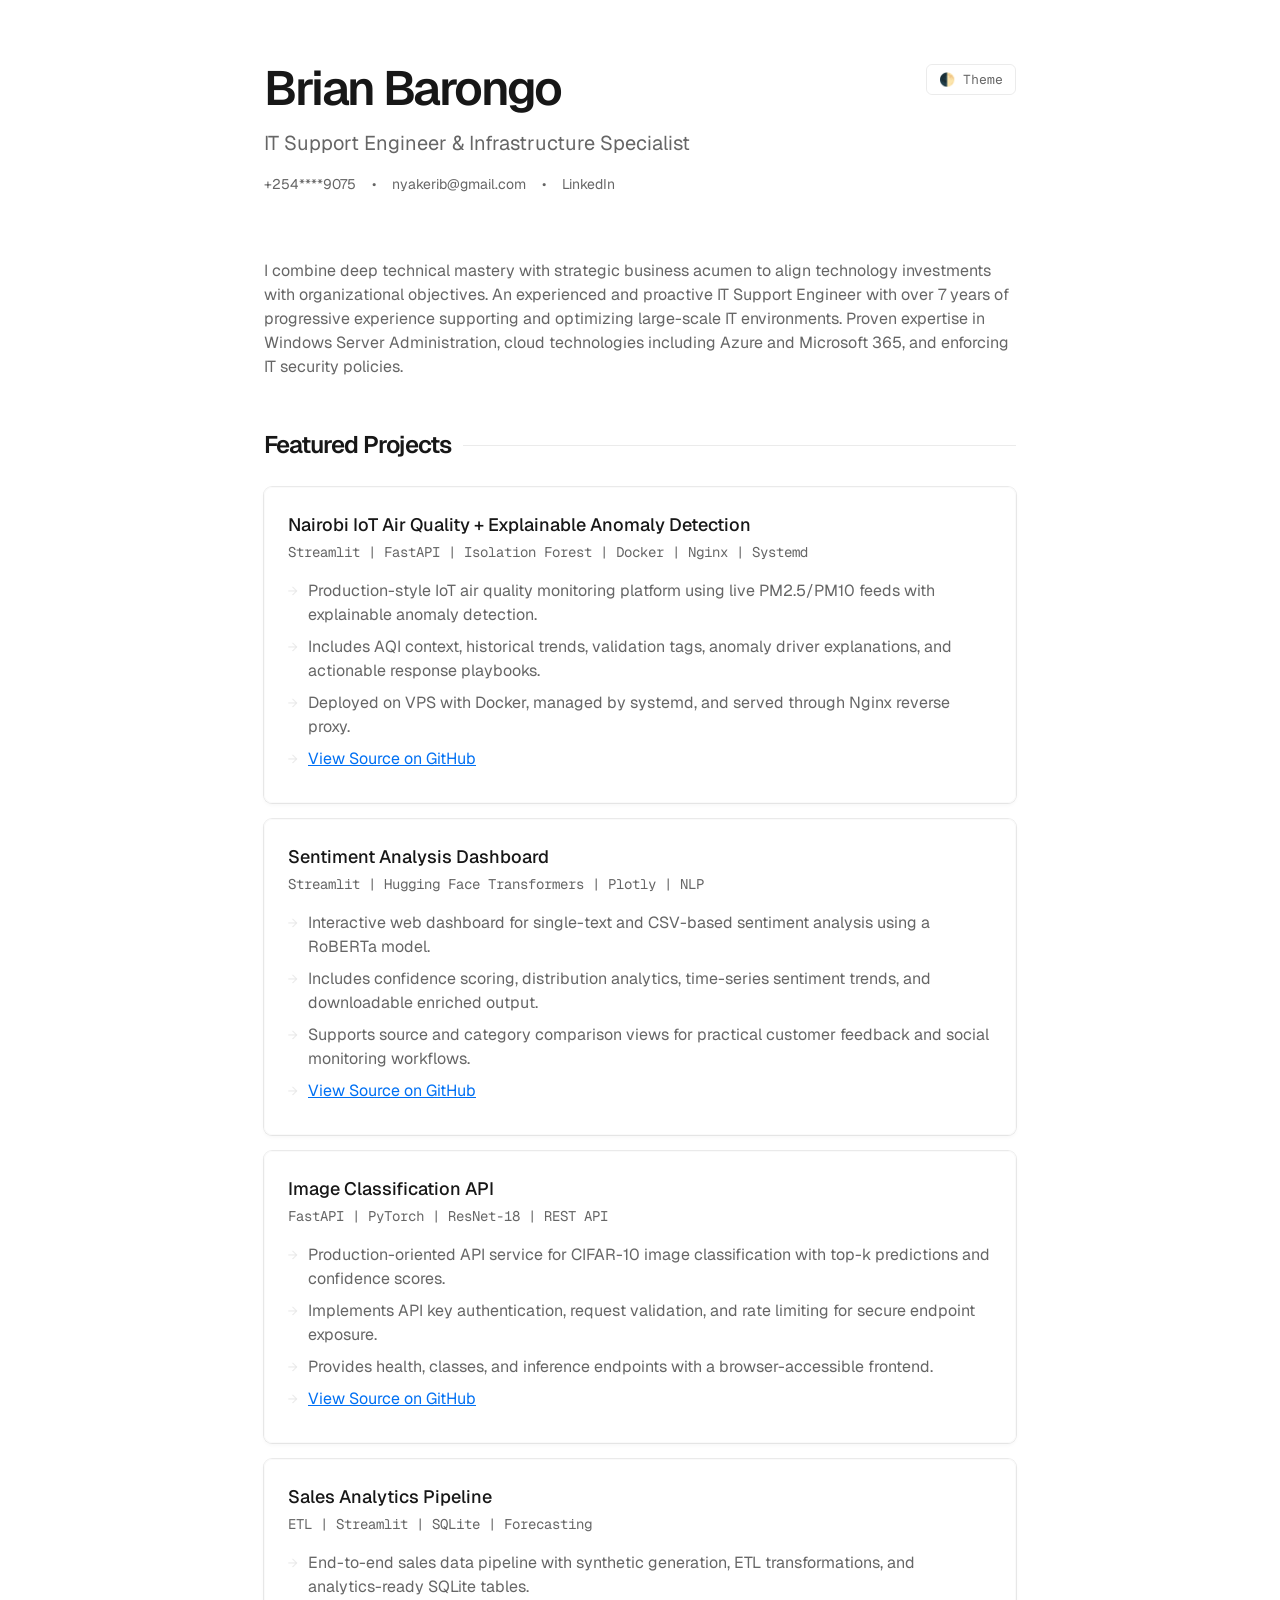
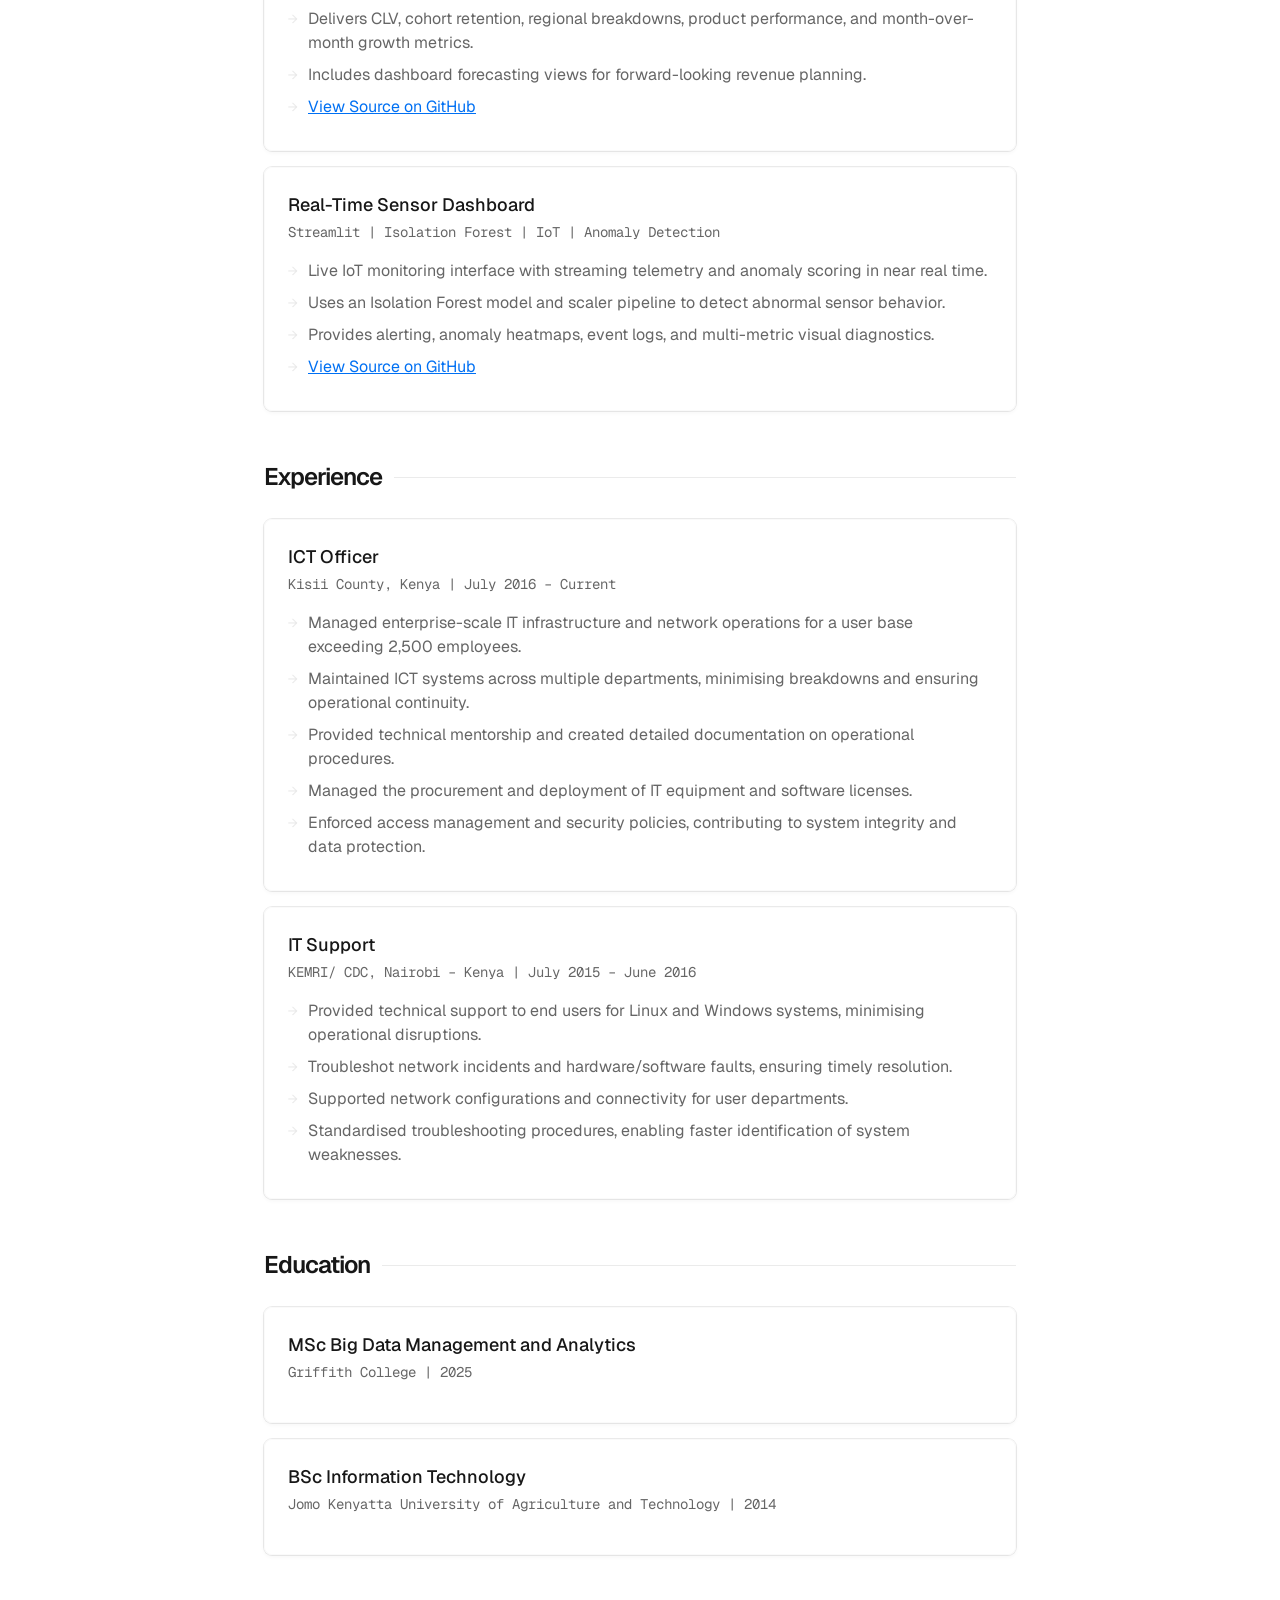
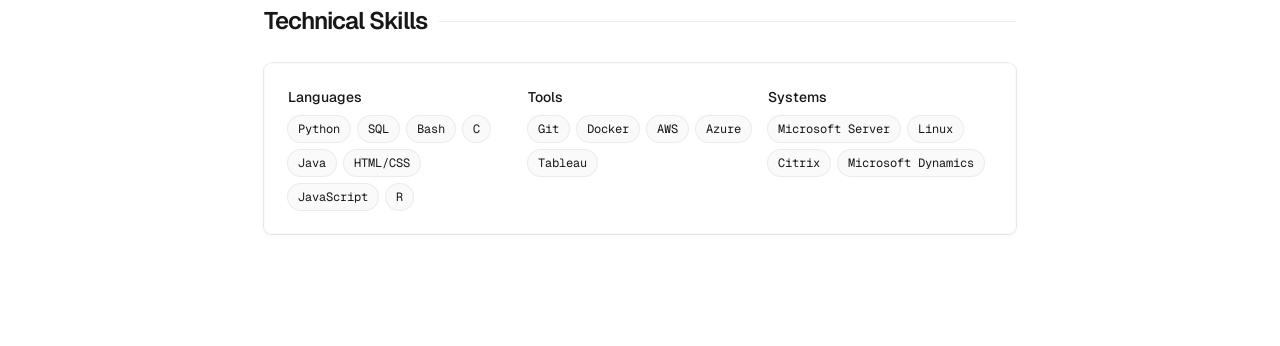
==== commit 81f7572b: "feat(portfolio): add Nairobi IoT Air Quality project as first featured project" ====
--- a/index.html
+++ b/index.html
@@ -249,6 +249,17 @@
     <section>
       <h2>Featured Projects</h2>
       
+      <div class="card">
+        <h3 class="job-title"><a href="http://129.146.1.171:8501" target="_blank" style="text-decoration: none; color: inherit;">Nairobi IoT Air Quality + Explainable Anomaly Detection</a></h3>
+        <div class="job-meta">Streamlit | FastAPI | Isolation Forest | Docker | Nginx | Systemd</div>
+        <ul>
+          <li>Production-style IoT air quality monitoring platform using live PM2.5/PM10 feeds with explainable anomaly detection.</li>
+          <li>Includes AQI context, historical trends, validation tags, anomaly driver explanations, and actionable response playbooks.</li>
+          <li>Deployed on VPS with Docker, managed by systemd, and served through Nginx reverse proxy.</li>
+          <li><a href="https://github.com/nyaks/nairobi-iot-anomaly-detector" target="_blank" style="color: var(--color-accent-blue); text-decoration: underline;">View Source on GitHub</a></li>
+        </ul>
+      </div>
+
       <div class="card">
         <h3 class="job-title"><a href="http://129.146.1.171:8501" target="_blank" style="text-decoration: none; color: inherit;">Sentiment Analysis Dashboard</a></h3>
         <div class="job-meta">Streamlit | Hugging Face Transformers | Plotly | NLP</div>
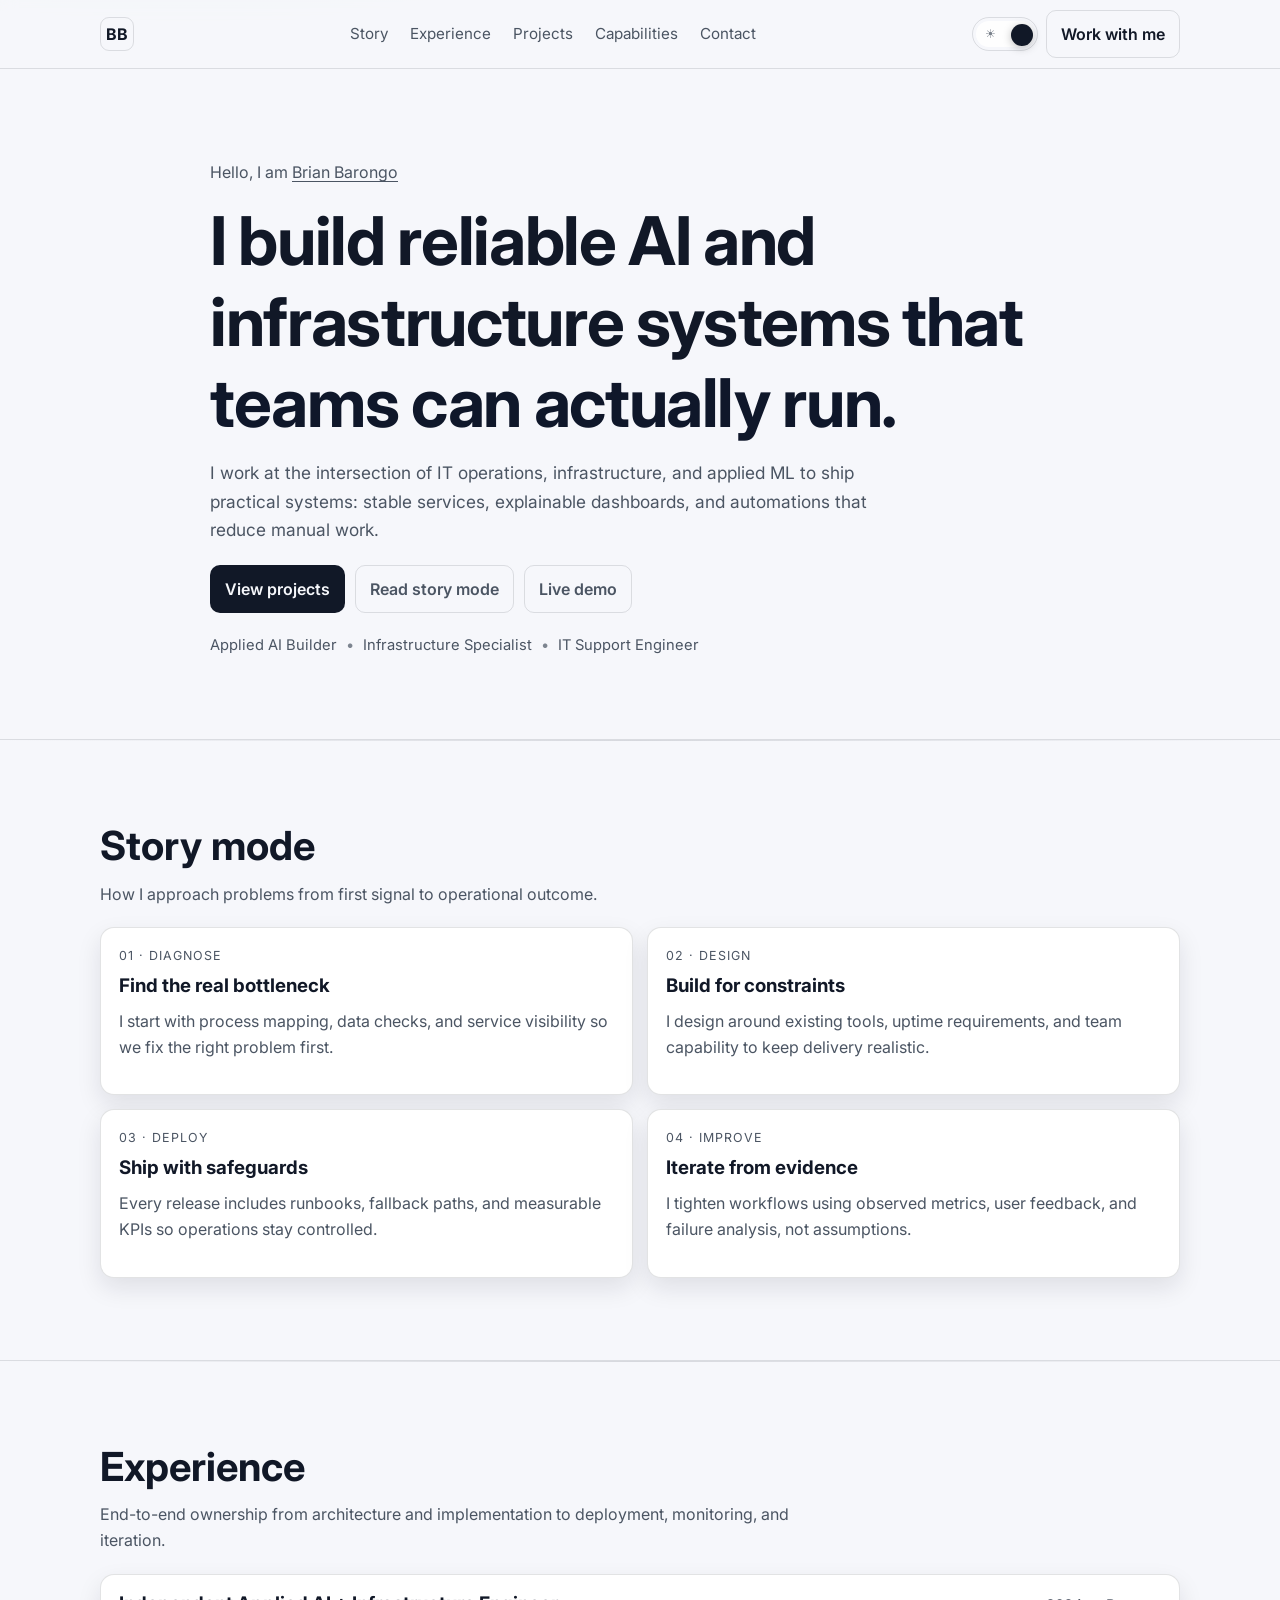
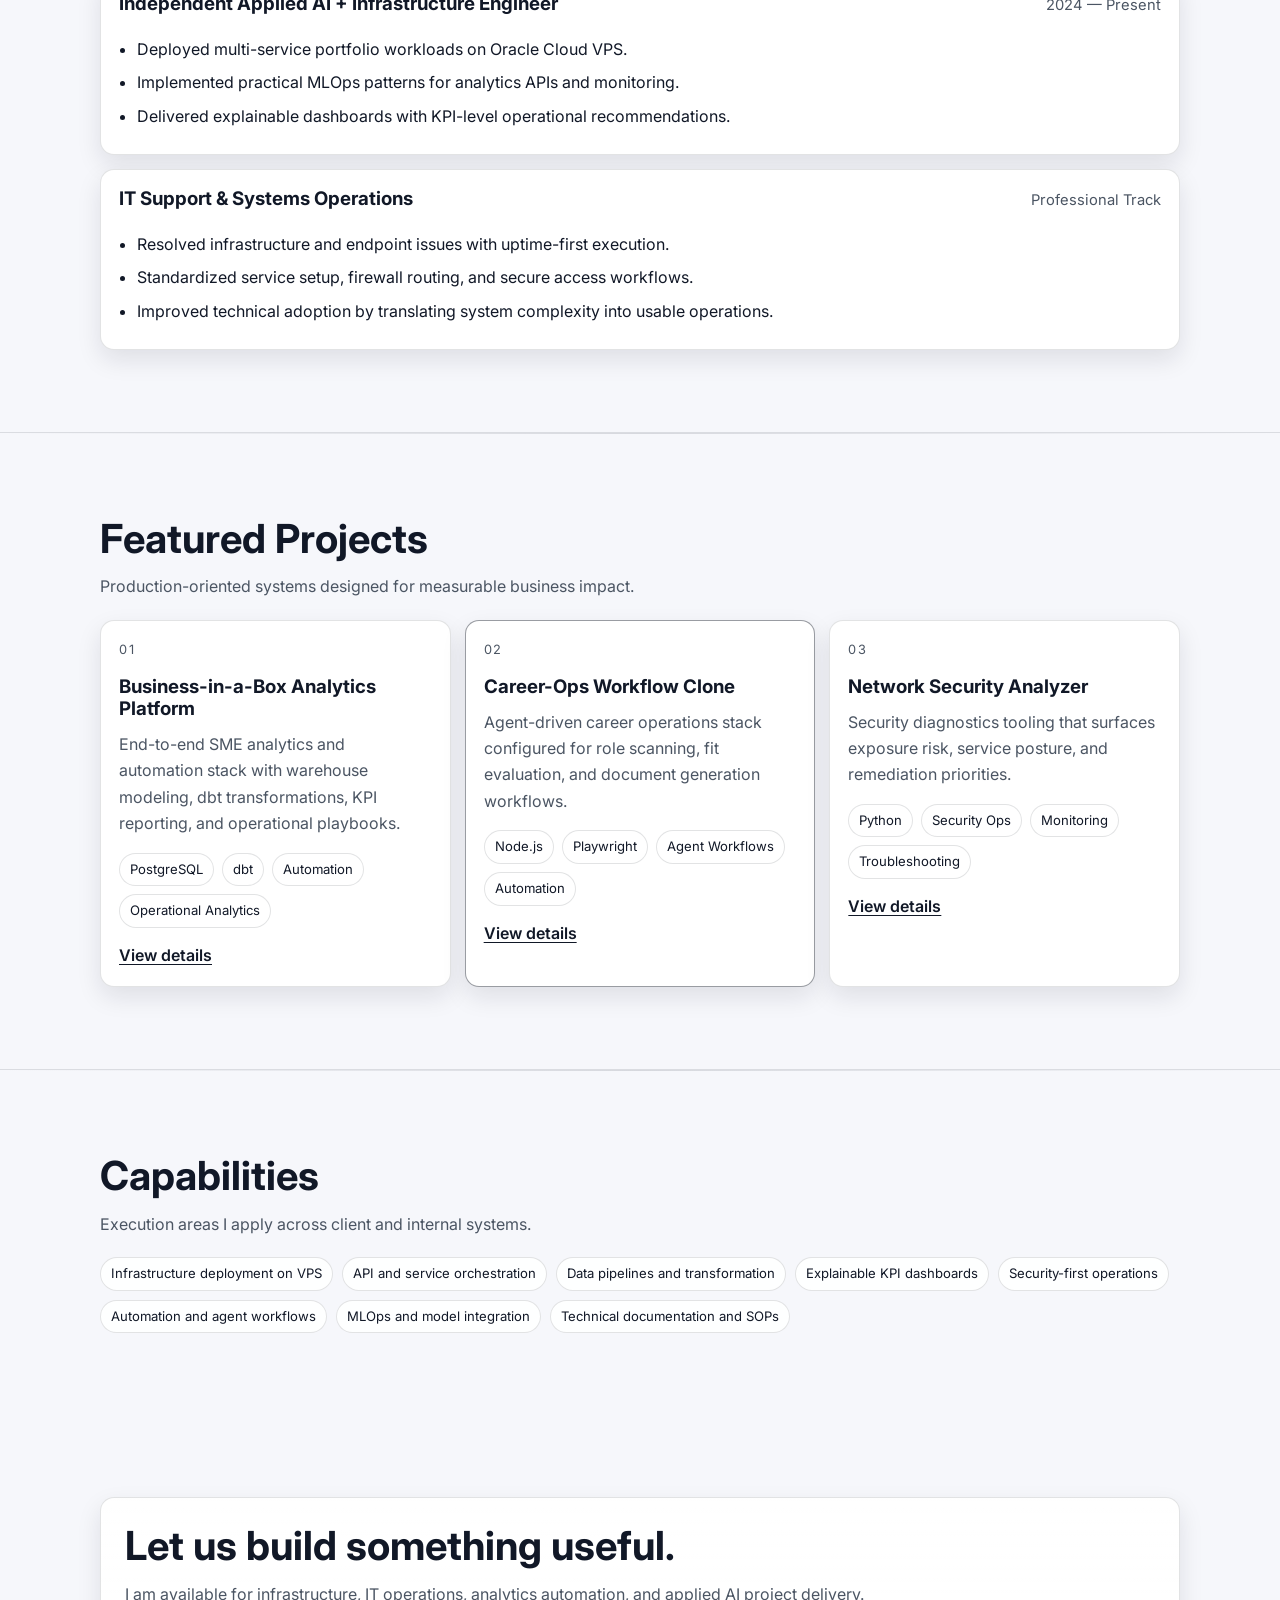
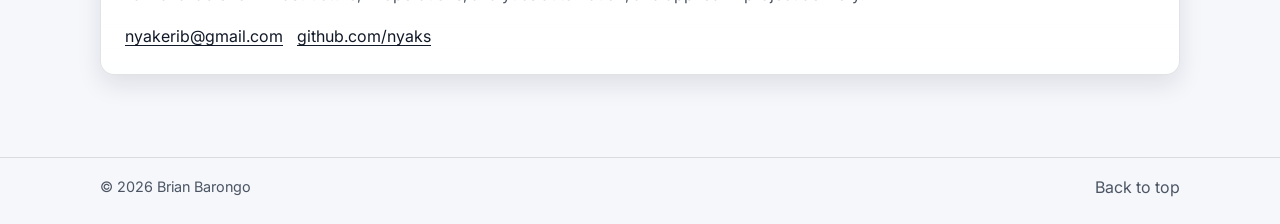
==== commit 55140857: "feat: portfolio redesign with theme switch, story mode, project detail pages" ====
--- a/index.html
+++ b/index.html
@@ -1,400 +1,223 @@
-<!DOCTYPE html>
-<html lang="en">
-<head>
-  <meta charset="UTF-8">
-  <meta name="viewport" content="width=device-width, initial-scale=1.0">
-  <title>Brian Barongo - IT Support Engineer</title>
-  <link href="https://fonts.googleapis.com/css2?family=Geist:wght@300;400;500;600&family=Geist+Mono:wght@400;500&display=swap" rel="stylesheet">
-  <script>
-    const savedTheme = localStorage.getItem('theme');
-    const prefersDark = window.matchMedia('(prefers-color-scheme: dark)').matches;
-    if (savedTheme === 'dark' || (!savedTheme && prefersDark)) {
-      document.documentElement.setAttribute('data-theme', 'dark');
-    }
-  </script>
-  <style>
-    :root {
-      --color-bg: #ffffff;
-      --color-text: #171717;
-      --color-text-muted: #666666;
-      --color-text-light: #808080;
-      --color-border: rgba(0, 0, 0, 0.08);
-      --color-accent-blue: #0070f3;
-      --color-pill-bg: #fafafa;
-      --shadow-border: 0px 0px 0px 1px var(--color-border);
-      --shadow-card-inner: 0px 0px 0px 1px #fafafa inset;
-      --shadow-card: var(--shadow-border), 0px 2px 4px rgba(0,0,0,0.04), var(--shadow-card-inner);
-      --shadow-card-hover: var(--shadow-border), 0px 4px 8px rgba(0,0,0,0.06), var(--shadow-card-inner);
-    }
-
-    :root[data-theme="dark"] {
-      --color-bg: #0a0a0a;
-      --color-text: #ededed;
-      --color-text-muted: #a1a1aa;
-      --color-text-light: #71717a;
-      --color-border: rgba(255, 255, 255, 0.14);
-      --color-pill-bg: #171717;
-      --shadow-card-inner: 0px 0px 0px 1px rgba(255, 255, 255, 0.05) inset;
-      --shadow-card: var(--shadow-border), 0px 2px 4px rgba(0,0,0,0.5), var(--shadow-card-inner);
-      --shadow-card-hover: var(--shadow-border), 0px 4px 8px rgba(0,0,0,0.8), var(--shadow-card-inner);
-    }
-
-    * {
-      box-sizing: border-box;
-      margin: 0;
-      padding: 0;
-    }
-
-    body {
-      font-family: 'Geist', system-ui, -apple-system, sans-serif;
-      background-color: var(--color-bg);
-      color: var(--color-text);
-      line-height: 1.5;
-      -webkit-font-smoothing: antialiased;
-      transition: background-color 0.3s, color 0.3s;
-    }
-
-    .container {
-      max-width: 800px;
-      margin: 0 auto;
-      padding: 64px 24px;
-    }
-
-    header {
-      margin-bottom: 64px;
-    }
-    
-    .header-top {
-      display: flex;
-      justify-content: space-between;
-      align-items: flex-start;
-      margin-bottom: 16px;
-    }
-
-    h1 {
-      font-size: 48px;
-      font-weight: 600;
-      letter-spacing: -2.4px;
-      line-height: 1;
-      margin-bottom: 16px;
-    }
-
-    .subtitle {
-      font-size: 20px;
-      color: var(--color-text-muted);
-    }
-
-    .contact-info {
-      display: flex;
-      flex-wrap: wrap;
-      gap: 16px;
-      font-size: 14px;
-      color: var(--color-text-muted);
-    }
-
-    .contact-info a {
-      color: var(--color-text-muted);
-      text-decoration: none;
-      transition: color 0.2s;
-    }
-
-    .contact-info a:hover {
-      color: var(--color-text);
-    }
-
-    .theme-toggle {
-      background: transparent;
-      border: 1px solid var(--color-border);
-      color: var(--color-text-muted);
-      cursor: pointer;
-      font-family: 'Geist Mono', monospace;
-      font-size: 13px;
-      display: flex;
-      align-items: center;
-      gap: 8px;
-      padding: 6px 12px;
-      border-radius: 6px;
-      transition: background 0.2s, color 0.2s, border-color 0.2s;
-    }
-    
-    .theme-toggle:hover {
-      background: var(--color-pill-bg);
-      color: var(--color-text);
-    }
-
-    section {
-      margin-bottom: 48px;
-    }
-
-    h2 {
-      font-size: 24px;
-      font-weight: 600;
-      letter-spacing: -0.96px;
-      margin-bottom: 24px;
-      display: flex;
-      align-items: center;
-      gap: 12px;
-    }
-
-    h2::after {
-      content: '';
-      flex-grow: 1;
-      height: 1px;
-      background-color: var(--color-border);
-    }
-
-    .card {
-      background: var(--color-bg);
-      border-radius: 8px;
-      padding: 24px;
-      box-shadow: var(--shadow-card);
-      margin-bottom: 16px;
-      transition: transform 0.2s, box-shadow 0.2s, background-color 0.3s;
-    }
-
-    .card:hover {
-      transform: translateY(-2px);
-      box-shadow: var(--shadow-card-hover);
-    }
-
-    .job-title {
-      font-weight: 500;
-      font-size: 18px;
-      margin-bottom: 4px;
-    }
-
-    .job-meta {
-      font-size: 14px;
-      color: var(--color-text-muted);
-      margin-bottom: 16px;
-      font-family: 'Geist Mono', monospace;
-    }
-
-    ul {
-      list-style-type: none;
-    }
-
-    li {
-      margin-bottom: 8px;
-      padding-left: 20px;
-      position: relative;
-      color: var(--color-text-muted);
-    }
-
-    li::before {
-      content: '→';
-      position: absolute;
-      left: 0;
-      color: var(--color-border);
-      font-family: 'Geist Mono', monospace;
-    }
-
-    .skills-grid {
-      display: grid;
-      grid-template-columns: repeat(auto-fill, minmax(200px, 1fr));
-      gap: 16px;
-    }
-
-    .skill-category {
-      font-weight: 500;
-      margin-bottom: 8px;
-      font-size: 14px;
-    }
-
-    .pill-container {
-      display: flex;
-      flex-wrap: wrap;
-      gap: 8px;
-    }
-
-    .pill {
-      background: var(--color-pill-bg);
-      color: var(--color-text);
-      padding: 4px 10px;
-      border-radius: 9999px;
-      font-size: 12px;
-      font-family: 'Geist Mono', monospace;
-      box-shadow: var(--shadow-border);
-      transition: background-color 0.3s, color 0.3s;
-    }
-  </style>
-</head>
-<body>
-  <div class="container">
-    <header>
-      <div class="header-top">
-        <div>
-          <h1>Brian Barongo</h1>
-          <p class="subtitle">IT Support Engineer & Infrastructure Specialist</p>
-        </div>
-        <button id="theme-toggle" class="theme-toggle">
-          <span class="icon">🌓</span> Theme
-        </button>
-      </div>
-      <div class="contact-info">
-        <span>+254****9075</span>
-        <span>•</span>
-        <a href="mailto:nyakerib@gmail.com">nyakerib@gmail.com</a>
-        <span>•</span>
-        <a href="#">LinkedIn</a>
+<!doctype html>
+<html lang="en" data-theme="dark">
+  <head>
+    <meta charset="UTF-8" />
+    <meta name="viewport" content="width=device-width, initial-scale=1.0" />
+    <title>Brian Barongo | Applied AI + Infrastructure Portfolio</title>
+    <meta name="description" content="Portfolio of Brian Barongo — IT Support Engineer, Infrastructure Specialist, and Data/ML Developer building practical AI and automation systems." />
+    <meta property="og:title" content="Brian Barongo Portfolio" />
+    <meta property="og:description" content="Applied AI + infrastructure projects built for real operations." />
+    <meta property="og:type" content="website" />
+    <meta name="theme-color" content="#090b10" />
+    <link rel="preconnect" href="https://fonts.googleapis.com" />
+    <link rel="preconnect" href="https://fonts.gstatic.com" crossorigin />
+    <link href="https://fonts.googleapis.com/css2?family=Inter:wght@400;500;600;700;800&display=swap" rel="stylesheet" />
+    <link rel="stylesheet" href="./assets/styles.css" />
+  </head>
+  <body>
+    <a class="skip-link" href="#main-content">Skip to content</a>
+
+    <header class="topbar">
+      <div class="container nav-row reveal">
+        <a class="brand" href="#main-content">BB</a>
+        <nav class="nav" aria-label="Primary">
+          <a href="#story">Story</a>
+          <a href="#experience">Experience</a>
+          <a href="#projects">Projects</a>
+          <a href="#capabilities">Capabilities</a>
+          <a href="#contact">Contact</a>
+        </nav>
+        <div class="actions-right">
+          <button id="theme-toggle" class="theme-switch" type="button" role="switch" aria-checked="false" aria-label="Toggle color theme">
+            <span class="theme-switch-track" aria-hidden="true">
+              <span class="theme-icon sun" aria-hidden="true">☀</span>
+              <span class="theme-icon moon" aria-hidden="true">☾</span>
+              <span class="theme-switch-thumb" aria-hidden="true"></span>
+            </span>
+          </button>
+          <a class="btn btn-outline" href="mailto:nyakerib@gmail.com">Work with me</a>
+        </div>
       </div>
     </header>
 
-    <section>
-      <p style="color: var(--color-text-muted); font-size: 16px;">
-        I combine deep technical mastery with strategic business acumen to align technology investments with organizational objectives. An experienced and proactive IT Support Engineer with over 7 years of progressive experience supporting and optimizing large-scale IT environments. Proven expertise in Windows Server Administration, cloud technologies including Azure and Microsoft 365, and enforcing IT security policies.
-      </p>
-    </section>
-
-    <section>
-      <h2>Featured Projects</h2>
-      
-      <div class="card">
-        <h3 class="job-title"><a href="http://129.146.1.171:8501" target="_blank" style="text-decoration: none; color: inherit;">Nairobi IoT Air Quality + Explainable Anomaly Detection</a></h3>
-        <div class="job-meta">Streamlit | FastAPI | Isolation Forest | Docker | Nginx | Systemd</div>
-        <ul>
-          <li>Production-style IoT air quality monitoring platform using live PM2.5/PM10 feeds with explainable anomaly detection.</li>
-          <li>Includes AQI context, historical trends, validation tags, anomaly driver explanations, and actionable response playbooks.</li>
-          <li>Deployed on VPS with Docker, managed by systemd, and served through Nginx reverse proxy.</li>
-          <li><a href="https://github.com/nyaks/nairobi-iot-anomaly-detector" target="_blank" style="color: var(--color-accent-blue); text-decoration: underline;">View Source on GitHub</a></li>
-        </ul>
+    <main id="main-content">
+      <section class="hero section">
+        <div class="container hero-wrap reveal">
+          <p class="intro">Hello, I am <a href="#contact">Brian Barongo</a></p>
+          <h1>
+            I build reliable AI and infrastructure systems
+            <span>that teams can actually run.</span>
+          </h1>
+          <p class="lead">
+            I work at the intersection of IT operations, infrastructure, and applied ML to ship practical systems:
+            stable services, explainable dashboards, and automations that reduce manual work.
+          </p>
+          <div class="hero-actions">
+            <a class="btn btn-solid" href="#projects">View projects</a>
+            <a class="btn btn-text" href="#story">Read story mode</a>
+            <a class="btn btn-text" href="http://129.146.1.171:8052/demo">Live demo</a>
+          </div>
+          <div class="meta-line">
+            <span>Applied AI Builder</span>
+            <span class="dot">•</span>
+            <span>Infrastructure Specialist</span>
+            <span class="dot">•</span>
+            <span>IT Support Engineer</span>
+          </div>
+        </div>
+      </section>
+
+      <section id="story" class="section section-line">
+        <div class="container">
+          <h2 class="reveal">Story mode</h2>
+          <p class="section-copy reveal">How I approach problems from first signal to operational outcome.</p>
+
+          <div class="story-grid">
+            <article class="story-card reveal">
+              <p class="story-step">01 · Diagnose</p>
+              <h3>Find the real bottleneck</h3>
+              <p>I start with process mapping, data checks, and service visibility so we fix the right problem first.</p>
+            </article>
+            <article class="story-card reveal">
+              <p class="story-step">02 · Design</p>
+              <h3>Build for constraints</h3>
+              <p>I design around existing tools, uptime requirements, and team capability to keep delivery realistic.</p>
+            </article>
+            <article class="story-card reveal">
+              <p class="story-step">03 · Deploy</p>
+              <h3>Ship with safeguards</h3>
+              <p>Every release includes runbooks, fallback paths, and measurable KPIs so operations stay controlled.</p>
+            </article>
+            <article class="story-card reveal">
+              <p class="story-step">04 · Improve</p>
+              <h3>Iterate from evidence</h3>
+              <p>I tighten workflows using observed metrics, user feedback, and failure analysis, not assumptions.</p>
+            </article>
+          </div>
+        </div>
+      </section>
+
+      <section id="experience" class="section section-line">
+        <div class="container">
+          <h2 class="reveal">Experience</h2>
+          <p class="section-copy reveal">
+            End-to-end ownership from architecture and implementation to deployment, monitoring, and iteration.
+          </p>
+
+          <div class="timeline">
+            <article class="timeline-item reveal">
+              <div class="timeline-head">
+                <h3>Independent Applied AI + Infrastructure Engineer</h3>
+                <p>2024 — Present</p>
+              </div>
+              <ul>
+                <li>Deployed multi-service portfolio workloads on Oracle Cloud VPS.</li>
+                <li>Implemented practical MLOps patterns for analytics APIs and monitoring.</li>
+                <li>Delivered explainable dashboards with KPI-level operational recommendations.</li>
+              </ul>
+            </article>
+
+            <article class="timeline-item reveal">
+              <div class="timeline-head">
+                <h3>IT Support & Systems Operations</h3>
+                <p>Professional Track</p>
+              </div>
+              <ul>
+                <li>Resolved infrastructure and endpoint issues with uptime-first execution.</li>
+                <li>Standardized service setup, firewall routing, and secure access workflows.</li>
+                <li>Improved technical adoption by translating system complexity into usable operations.</li>
+              </ul>
+            </article>
+          </div>
+        </div>
+      </section>
+
+      <section id="projects" class="section section-line">
+        <div class="container">
+          <h2 class="reveal">Featured Projects</h2>
+          <p class="section-copy reveal">Production-oriented systems designed for measurable business impact.</p>
+
+          <div class="project-grid">
+            <article class="project-card reveal">
+              <p class="project-index">01</p>
+              <h3>Business-in-a-Box Analytics Platform</h3>
+              <p>
+                End-to-end SME analytics and automation stack with warehouse modeling, dbt transformations,
+                KPI reporting, and operational playbooks.
+              </p>
+              <div class="tags">
+                <span>PostgreSQL</span><span>dbt</span><span>Automation</span><span>Operational Analytics</span>
+              </div>
+              <a class="project-link" href="/projects/business-in-a-box.html">View details</a>
+            </article>
+
+            <article class="project-card highlighted reveal">
+              <p class="project-index">02</p>
+              <h3>Career-Ops Workflow Clone</h3>
+              <p>
+                Agent-driven career operations stack configured for role scanning, fit evaluation,
+                and document generation workflows.
+              </p>
+              <div class="tags">
+                <span>Node.js</span><span>Playwright</span><span>Agent Workflows</span><span>Automation</span>
+              </div>
+              <a class="project-link" href="/projects/career-ops-clone.html">View details</a>
+            </article>
+
+            <article class="project-card reveal">
+              <p class="project-index">03</p>
+              <h3>Network Security Analyzer</h3>
+              <p>
+                Security diagnostics tooling that surfaces exposure risk, service posture,
+                and remediation priorities.
+              </p>
+              <div class="tags">
+                <span>Python</span><span>Security Ops</span><span>Monitoring</span><span>Troubleshooting</span>
+              </div>
+              <a class="project-link" href="/projects/network-security-analyzer.html">View details</a>
+            </article>
+          </div>
+        </div>
+      </section>
+
+      <section id="capabilities" class="section section-line">
+        <div class="container">
+          <h2 class="reveal">Capabilities</h2>
+          <p class="section-copy reveal">Execution areas I apply across client and internal systems.</p>
+          <div class="chip-grid reveal">
+            <span>Infrastructure deployment on VPS</span>
+            <span>API and service orchestration</span>
+            <span>Data pipelines and transformation</span>
+            <span>Explainable KPI dashboards</span>
+            <span>Security-first operations</span>
+            <span>Automation and agent workflows</span>
+            <span>MLOps and model integration</span>
+            <span>Technical documentation and SOPs</span>
+          </div>
+        </div>
+      </section>
+
+      <section id="contact" class="section">
+        <div class="container contact-box reveal">
+          <h2>Let us build something useful.</h2>
+          <p>
+            I am available for infrastructure, IT operations, analytics automation, and applied AI project delivery.
+          </p>
+          <div class="contact-links">
+            <a href="mailto:nyakerib@gmail.com">nyakerib@gmail.com</a>
+            <a href="https://github.com/nyaks" target="_blank" rel="noreferrer">github.com/nyaks</a>
+          </div>
+        </div>
+      </section>
+    </main>
+
+    <footer class="footer">
+      <div class="container footer-row">
+        <p>© <span id="year"></span> Brian Barongo</p>
+        <a href="#main-content">Back to top</a>
       </div>
-
-      <div class="card">
-        <h3 class="job-title"><a href="http://129.146.1.171:8501" target="_blank" style="text-decoration: none; color: inherit;">Sentiment Analysis Dashboard</a></h3>
-        <div class="job-meta">Streamlit | Hugging Face Transformers | Plotly | NLP</div>
-        <ul>
-          <li>Interactive web dashboard for single-text and CSV-based sentiment analysis using a RoBERTa model.</li>
-          <li>Includes confidence scoring, distribution analytics, time-series sentiment trends, and downloadable enriched output.</li>
-          <li>Supports source and category comparison views for practical customer feedback and social monitoring workflows.</li>
-          <li><a href="https://github.com/nyaks/sentiment-analysis-dashboard" target="_blank" style="color: var(--color-accent-blue); text-decoration: underline;">View Source on GitHub</a></li>
-        </ul>
-      </div>
-
-      <div class="card">
-        <h3 class="job-title"><a href="http://129.146.1.171:8000" target="_blank" style="text-decoration: none; color: inherit;">Image Classification API</a></h3>
-        <div class="job-meta">FastAPI | PyTorch | ResNet-18 | REST API</div>
-        <ul>
-          <li>Production-oriented API service for CIFAR-10 image classification with top-k predictions and confidence scores.</li>
-          <li>Implements API key authentication, request validation, and rate limiting for secure endpoint exposure.</li>
-          <li>Provides health, classes, and inference endpoints with a browser-accessible frontend.</li>
-          <li><a href="https://github.com/nyaks/image-classification-api" target="_blank" style="color: var(--color-accent-blue); text-decoration: underline;">View Source on GitHub</a></li>
-        </ul>
-      </div>
-
-      <div class="card">
-        <h3 class="job-title"><a href="http://129.146.1.171:8502" target="_blank" style="text-decoration: none; color: inherit;">Sales Analytics Pipeline</a></h3>
-        <div class="job-meta">ETL | Streamlit | SQLite | Forecasting</div>
-        <ul>
-          <li>End-to-end sales data pipeline with synthetic generation, ETL transformations, and analytics-ready SQLite tables.</li>
-          <li>Delivers CLV, cohort retention, regional breakdowns, product performance, and month-over-month growth metrics.</li>
-          <li>Includes dashboard forecasting views for forward-looking revenue planning.</li>
-          <li><a href="https://github.com/nyaks/sales-analytics-pipeline" target="_blank" style="color: var(--color-accent-blue); text-decoration: underline;">View Source on GitHub</a></li>
-        </ul>
-      </div>
-
-      <div class="card">
-        <h3 class="job-title"><a href="http://129.146.1.171:8503" target="_blank" style="text-decoration: none; color: inherit;">Real-Time Sensor Dashboard</a></h3>
-        <div class="job-meta">Streamlit | Isolation Forest | IoT | Anomaly Detection</div>
-        <ul>
-          <li>Live IoT monitoring interface with streaming telemetry and anomaly scoring in near real time.</li>
-          <li>Uses an Isolation Forest model and scaler pipeline to detect abnormal sensor behavior.</li>
-          <li>Provides alerting, anomaly heatmaps, event logs, and multi-metric visual diagnostics.</li>
-          <li><a href="https://github.com/nyaks/realtime-sensor-dashboard" target="_blank" style="color: var(--color-accent-blue); text-decoration: underline;">View Source on GitHub</a></li>
-        </ul>
-      </div>
-    </section>
-
-    <section>
-      <h2>Experience</h2>
-      
-      <div class="card">
-        <h3 class="job-title">ICT Officer</h3>
-        <div class="job-meta">Kisii County, Kenya | July 2016 – Current</div>
-        <ul>
-          <li>Managed enterprise-scale IT infrastructure and network operations for a user base exceeding 2,500 employees.</li>
-          <li>Maintained ICT systems across multiple departments, minimising breakdowns and ensuring operational continuity.</li>
-          <li>Provided technical mentorship and created detailed documentation on operational procedures.</li>
-          <li>Managed the procurement and deployment of IT equipment and software licenses.</li>
-          <li>Enforced access management and security policies, contributing to system integrity and data protection.</li>
-        </ul>
-      </div>
-
-      <div class="card">
-        <h3 class="job-title">IT Support</h3>
-        <div class="job-meta">KEMRI/ CDC, Nairobi – Kenya | July 2015 – June 2016</div>
-        <ul>
-          <li>Provided technical support to end users for Linux and Windows systems, minimising operational disruptions.</li>
-          <li>Troubleshot network incidents and hardware/software faults, ensuring timely resolution.</li>
-          <li>Supported network configurations and connectivity for user departments.</li>
-          <li>Standardised troubleshooting procedures, enabling faster identification of system weaknesses.</li>
-        </ul>
-      </div>
-    </section>
-
-    <section>
-      <h2>Education</h2>
-      <div class="card">
-        <h3 class="job-title">MSc Big Data Management and Analytics</h3>
-        <div class="job-meta">Griffith College | 2025</div>
-      </div>
-      <div class="card">
-        <h3 class="job-title">BSc Information Technology</h3>
-        <div class="job-meta">Jomo Kenyatta University of Agriculture and Technology | 2014</div>
-      </div>
-    </section>
-
-    <section>
-      <h2>Technical Skills</h2>
-      <div class="card">
-        <div class="skills-grid">
-          <div>
-            <div class="skill-category">Languages</div>
-            <div class="pill-container">
-              <span class="pill">Python</span>
-              <span class="pill">SQL</span>
-              <span class="pill">Bash</span>
-              <span class="pill">C</span>
-              <span class="pill">Java</span>
-              <span class="pill">HTML/CSS</span>
-              <span class="pill">JavaScript</span>
-              <span class="pill">R</span>
-            </div>
-          </div>
-          <div>
-            <div class="skill-category">Tools</div>
-            <div class="pill-container">
-              <span class="pill">Git</span>
-              <span class="pill">Docker</span>
-              <span class="pill">AWS</span>
-              <span class="pill">Azure</span>
-              <span class="pill">Tableau</span>
-            </div>
-          </div>
-          <div>
-            <div class="skill-category">Systems</div>
-            <div class="pill-container">
-              <span class="pill">Microsoft Server</span>
-              <span class="pill">Linux</span>
-              <span class="pill">Citrix</span>
-              <span class="pill">Microsoft Dynamics</span>
-            </div>
-          </div>
-        </div>
-      </div>
-    </section>
-  </div>
-  
-  <script>
-    const themeToggle = document.getElementById('theme-toggle');
-    themeToggle.addEventListener('click', () => {
-      const currentTheme = document.documentElement.getAttribute('data-theme');
-      const isDark = currentTheme === 'dark' || (!currentTheme && window.matchMedia('(prefers-color-scheme: dark)').matches);
-      const newTheme = isDark ? 'light' : 'dark';
-      
-      document.documentElement.setAttribute('data-theme', newTheme);
-      localStorage.setItem('theme', newTheme);
-    });
-  </script>
-</body>
-</html>+    </footer>
+
+    <script src="./assets/script.js"></script>
+  </body>
+</html>
--- a/assets/styles.css
+++ b/assets/styles.css
@@ -0,0 +1,341 @@
+:root {
+  --bg: #090b10;
+  --panel: #0f131a;
+  --line: rgba(255, 255, 255, 0.12);
+  --text: #f4f7fb;
+  --muted: #a6b0c0;
+  --accent: #dce6ff;
+  --shadow: 0 14px 40px rgba(0, 0, 0, 0.28);
+  --radius: 14px;
+}
+
+html[data-theme="light"] {
+  --bg: #f6f7fb;
+  --panel: #ffffff;
+  --line: rgba(17, 24, 39, 0.12);
+  --text: #111827;
+  --muted: #4b5563;
+  --accent: #0f172a;
+  --shadow: 0 10px 24px rgba(15, 23, 42, 0.1);
+}
+
+* { box-sizing: border-box; }
+html, body { margin: 0; padding: 0; }
+body {
+  font-family: Inter, system-ui, -apple-system, Segoe UI, Roboto, sans-serif;
+  background: radial-gradient(1200px 700px at 15% -10%, rgba(72, 89, 133, 0.24) 0%, transparent 55%), var(--bg);
+  color: var(--text);
+  line-height: 1.65;
+  transition: background 0.25s ease, color 0.25s ease;
+}
+
+h1, h2, h3 { line-height: 1.2; margin: 0 0 0.65rem; }
+p { margin: 0 0 1rem; color: var(--muted); }
+a { color: inherit; text-decoration: none; }
+
+.container { width: min(1080px, 92vw); margin: 0 auto; }
+.section {
+  padding: 82px 0;
+  position: relative;
+}
+.section-line {
+  border-top: 1px solid var(--line);
+}
+.section-line::before {
+  content: "";
+  position: absolute;
+  left: 0;
+  right: 0;
+  top: 0;
+  height: 1px;
+  background: linear-gradient(90deg, transparent 0%, color-mix(in oklab, var(--text) 14%, transparent) 50%, transparent 100%);
+  pointer-events: none;
+}
+
+.skip-link {
+  position: absolute;
+  left: -999px;
+  top: 0;
+  background: #fff;
+  color: #000;
+  padding: 10px;
+}
+.skip-link:focus { left: 10px; z-index: 1000; }
+
+.topbar {
+  position: sticky;
+  top: 0;
+  z-index: 30;
+  background: color-mix(in oklab, var(--bg) 84%, transparent);
+  backdrop-filter: blur(8px);
+  border-bottom: 1px solid var(--line);
+}
+.nav-row {
+  min-height: 68px;
+  display: flex;
+  align-items: center;
+  justify-content: space-between;
+  gap: 16px;
+}
+.brand {
+  width: 34px;
+  height: 34px;
+  border: 1px solid var(--line);
+  border-radius: 9px;
+  display: grid;
+  place-items: center;
+  font-weight: 700;
+}
+.nav { display: flex; gap: 22px; color: var(--muted); font-size: 0.95rem; }
+.nav a:hover { color: var(--text); }
+.actions-right { display: flex; gap: 8px; align-items: center; }
+
+.theme-switch {
+  border: 1px solid var(--line);
+  background: transparent;
+  border-radius: 999px;
+  padding: 3px;
+  width: 66px;
+  height: 34px;
+  cursor: pointer;
+  position: relative;
+  transition: border-color .2s ease, background .2s ease;
+}
+.theme-switch:hover {
+  border-color: color-mix(in oklab, var(--text) 26%, var(--line));
+}
+.theme-switch-track {
+  position: relative;
+  width: 100%;
+  height: 100%;
+  display: block;
+  border-radius: 999px;
+  background: color-mix(in oklab, var(--panel) 88%, transparent);
+}
+.theme-icon {
+  position: absolute;
+  top: 50%;
+  transform: translateY(-50%);
+  font-size: 12px;
+  opacity: .75;
+  color: var(--muted);
+  line-height: 1;
+}
+.theme-icon.sun { left: 9px; }
+.theme-icon.moon { right: 9px; }
+.theme-switch-thumb {
+  position: absolute;
+  top: 3px;
+  left: 3px;
+  width: 22px;
+  height: 22px;
+  border-radius: 50%;
+  background: var(--text);
+  box-shadow: 0 2px 8px rgba(0, 0, 0, 0.25);
+  transition: transform .24s ease, background .24s ease;
+}
+html[data-theme="light"] .theme-switch-thumb {
+  transform: translateX(32px);
+}
+
+.btn {
+  border: 1px solid transparent;
+  border-radius: 10px;
+  padding: 10px 14px;
+  font-weight: 600;
+  transition: transform .2s ease, background .2s ease, color .2s ease, border-color .2s ease;
+}
+.btn-outline {
+  border-color: var(--line);
+  color: var(--text);
+  background: transparent;
+}
+.btn-outline:hover { background: color-mix(in oklab, var(--panel) 80%, transparent); }
+.btn-solid {
+  background: var(--text);
+  color: var(--bg);
+}
+.btn-solid:hover { transform: translateY(-1px); }
+.btn-text {
+  color: var(--muted);
+  border-color: var(--line);
+}
+.btn-text:hover { background: color-mix(in oklab, var(--panel) 80%, transparent); color: var(--text); }
+
+.hero { padding-top: 90px; }
+.hero-wrap { max-width: 860px; }
+.intro { color: var(--muted); font-size: 1rem; }
+.intro a { text-decoration: underline; text-underline-offset: 3px; }
+.hero h1 {
+  font-size: clamp(2rem, 6vw, 4.2rem);
+  letter-spacing: -0.02em;
+  margin-bottom: 1rem;
+}
+.hero h1 span { color: var(--accent); }
+.lead { font-size: 1.08rem; max-width: 65ch; }
+.hero-actions {
+  margin-top: 20px;
+  display: flex;
+  flex-wrap: wrap;
+  gap: 10px;
+}
+.meta-line {
+  margin-top: 20px;
+  color: var(--muted);
+  display: flex;
+  flex-wrap: wrap;
+  gap: 9px;
+  font-size: 0.92rem;
+}
+.dot { opacity: 0.7; }
+
+h2 { font-size: clamp(1.6rem, 3.3vw, 2.5rem); }
+.section-copy { max-width: 72ch; margin-bottom: 20px; }
+
+.story-grid,
+.timeline,
+.project-grid {
+  display: grid;
+  gap: 14px;
+}
+.story-grid { grid-template-columns: repeat(2, 1fr); }
+
+.story-card,
+.timeline-item,
+.project-card,
+.contact-box {
+  background: var(--panel);
+  border: 1px solid var(--line);
+  border-radius: var(--radius);
+  box-shadow: var(--shadow);
+  transition: transform .22s ease, box-shadow .22s ease, border-color .22s ease, background .22s ease;
+}
+
+.story-card:hover,
+.timeline-item:hover,
+.project-card:hover {
+  transform: translateY(-3px);
+  box-shadow: 0 18px 40px rgba(0, 0, 0, 0.22);
+  border-color: color-mix(in oklab, var(--text) 24%, var(--line));
+}
+
+.story-card,
+.timeline-item,
+.project-card { padding: 18px; }
+.story-step {
+  font-size: 0.78rem;
+  letter-spacing: 0.08em;
+  text-transform: uppercase;
+  color: var(--muted);
+  margin-bottom: 8px;
+}
+
+.timeline-head {
+  display: flex;
+  justify-content: space-between;
+  gap: 10px;
+  align-items: baseline;
+}
+.timeline-head p { margin: 0; font-size: 0.92rem; }
+.timeline-item ul { margin: 10px 0 0; padding-left: 18px; color: var(--text); }
+.timeline-item li { margin-bottom: 7px; }
+
+.project-grid { grid-template-columns: repeat(3, 1fr); }
+.project-card.highlighted {
+  border-color: color-mix(in oklab, var(--text) 35%, var(--line));
+}
+.project-index {
+  font-size: 0.8rem;
+  color: var(--muted);
+  letter-spacing: 0.12em;
+  text-transform: uppercase;
+}
+.tags {
+  margin-top: 12px;
+  display: flex;
+  flex-wrap: wrap;
+  gap: 8px;
+}
+.tags span,
+.chip-grid span {
+  border: 1px solid var(--line);
+  border-radius: 999px;
+  padding: 5px 10px;
+  font-size: 0.82rem;
+  color: var(--text);
+  background: color-mix(in oklab, var(--panel) 90%, transparent);
+}
+.project-link {
+  display: inline-block;
+  margin-top: 14px;
+  text-decoration: underline;
+  text-underline-offset: 3px;
+  color: var(--text);
+  font-weight: 600;
+  transition: transform .2s ease, color .2s ease;
+}
+.project-link:hover {
+  transform: translateX(2px);
+  color: color-mix(in oklab, var(--text) 88%, var(--muted));
+}
+
+.chip-grid {
+  display: flex;
+  flex-wrap: wrap;
+  gap: 9px;
+}
+
+.contact-box {
+  padding: 24px;
+  background: linear-gradient(180deg, color-mix(in oklab, var(--panel) 96%, transparent), color-mix(in oklab, var(--panel) 90%, transparent));
+}
+.contact-links {
+  display: flex;
+  flex-wrap: wrap;
+  gap: 14px;
+}
+.contact-links a {
+  text-decoration: underline;
+  text-underline-offset: 3px;
+}
+
+.footer {
+  border-top: 1px solid var(--line);
+  padding: 16px 0 24px;
+}
+.footer-row {
+  display: flex;
+  justify-content: space-between;
+  gap: 10px;
+  align-items: center;
+}
+.footer p { margin: 0; font-size: 0.9rem; }
+.footer a { color: var(--muted); }
+
+.reveal {
+  opacity: 0;
+  transform: translateY(14px);
+  transition: opacity .6s ease, transform .6s ease;
+}
+.reveal.in-view {
+  opacity: 1;
+  transform: translateY(0);
+}
+
+@media (max-width: 940px) {
+  .project-grid,
+  .story-grid { grid-template-columns: 1fr; }
+}
+
+@media (max-width: 760px) {
+  .nav { display: none; }
+  .section { padding: 68px 0; }
+  .hero { padding-top: 72px; }
+  .timeline-head { flex-direction: column; }
+  .actions-right .btn-outline:last-child { display: none; }
+}
+
+@media (prefers-reduced-motion: reduce) {
+  * { animation: none !important; transition: none !important; scroll-behavior: auto !important; }
+  .reveal { opacity: 1; transform: none; }
+}
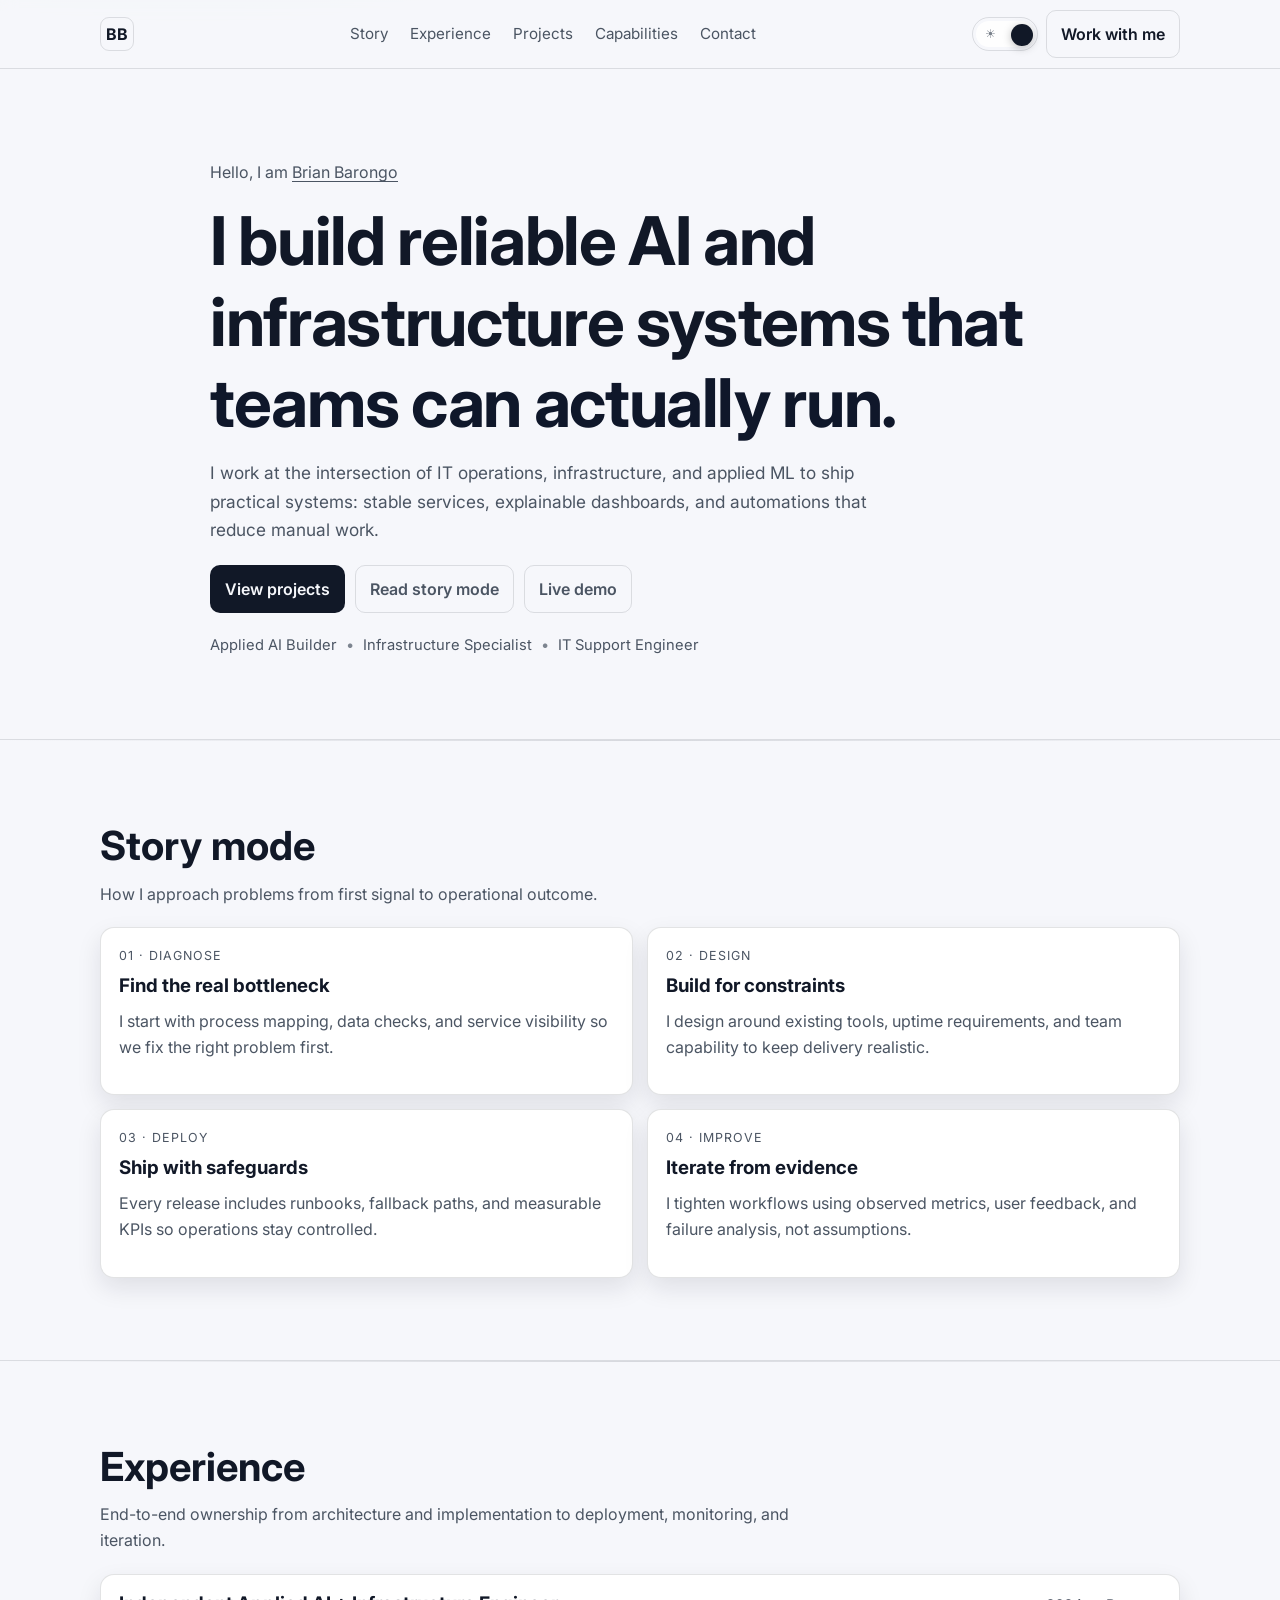
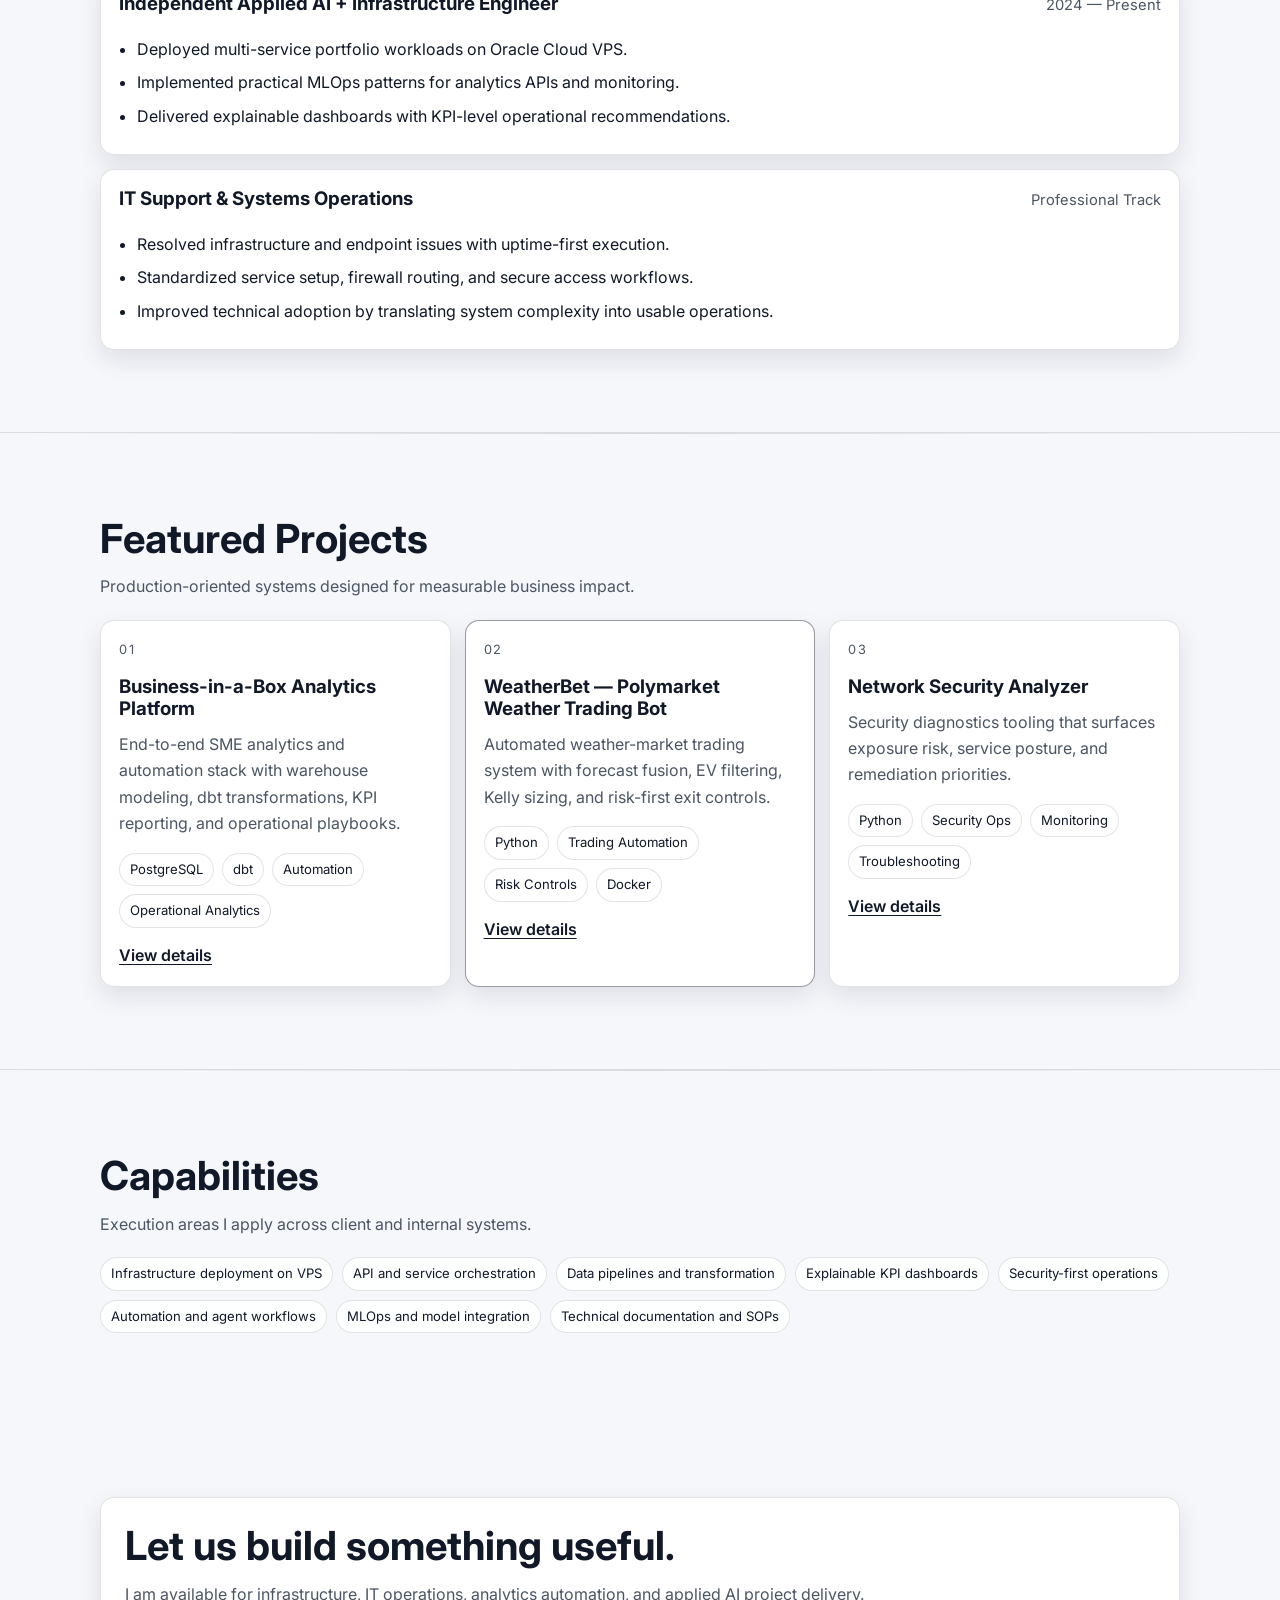
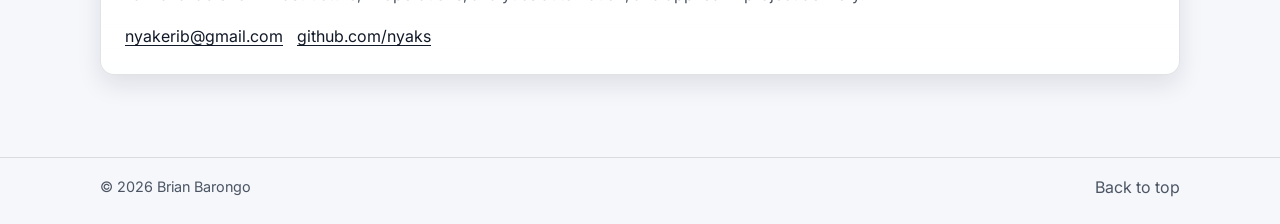
==== commit d1966323: "Add WeatherBet as second featured project" ====
--- a/index.html
+++ b/index.html
@@ -153,15 +153,15 @@
 
             <article class="project-card highlighted reveal">
               <p class="project-index">02</p>
-              <h3>Career-Ops Workflow Clone</h3>
+              <h3>WeatherBet — Polymarket Weather Trading Bot</h3>
               <p>
-                Agent-driven career operations stack configured for role scanning, fit evaluation,
-                and document generation workflows.
+                Automated weather-market trading system with forecast fusion, EV filtering,
+                Kelly sizing, and risk-first exit controls.
               </p>
               <div class="tags">
-                <span>Node.js</span><span>Playwright</span><span>Agent Workflows</span><span>Automation</span>
-              </div>
-              <a class="project-link" href="/projects/career-ops-clone.html">View details</a>
+                <span>Python</span><span>Trading Automation</span><span>Risk Controls</span><span>Docker</span>
+              </div>
+              <a class="project-link" href="/projects/weatherbot.html">View details</a>
             </article>
 
             <article class="project-card reveal">
